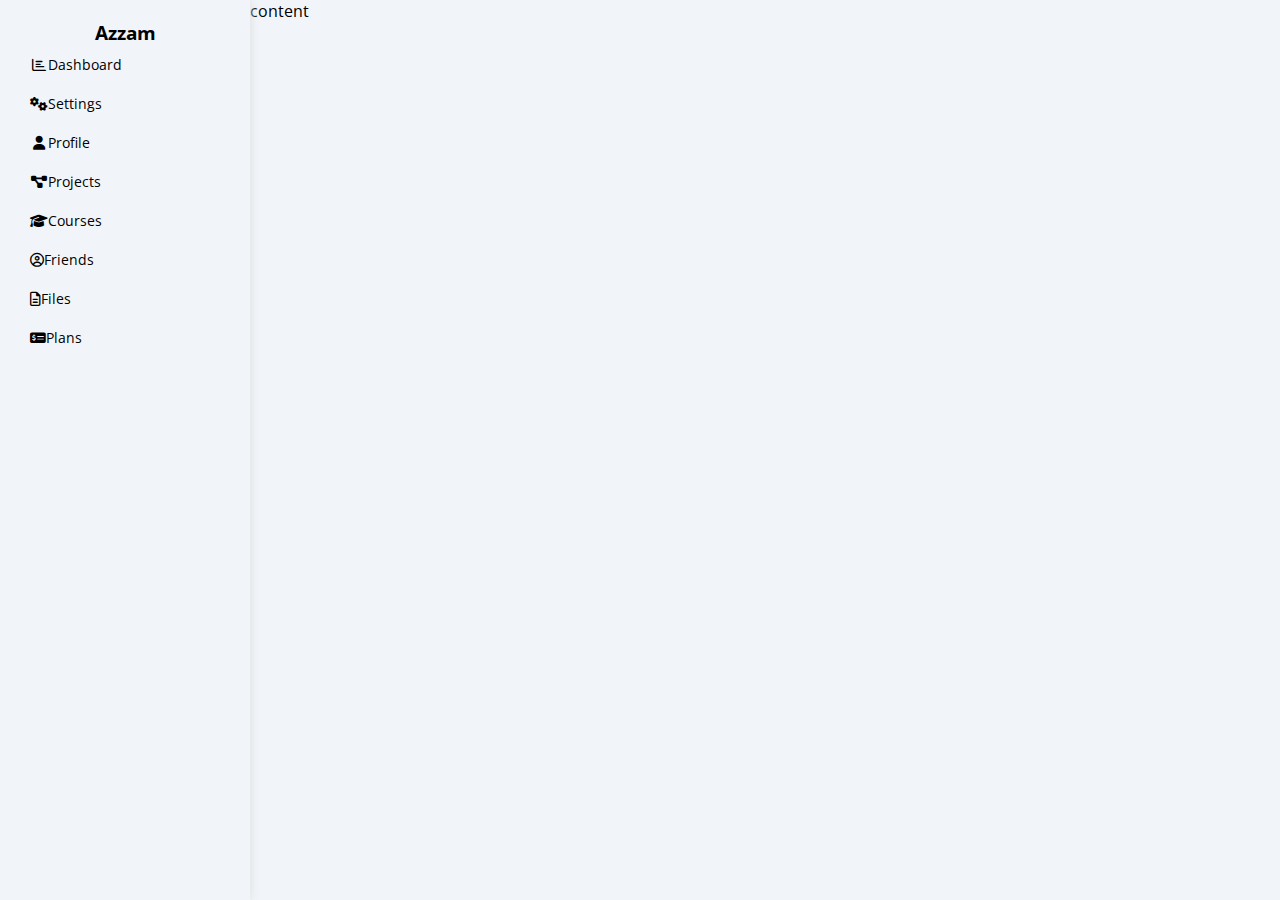
==== index.html @ 39252709 "first commit" ====
<!DOCTYPE html>
<html lang="en">

<head>
    <meta charset="UTF-8">
    <meta name="viewport" content="width=device-width, initial-scale=1.0">
    <title>Dashboard</title>
    <!-- css main -->
    <link rel="stylesheet" href="css/master.css">
    <!-- css framework -->
    <link rel="stylesheet" href="css/framework.css">
    <!-- css font awesome -->
    <link rel="stylesheet" href="css/all.min.css">
    <!-- ! Google Font(open sans) -->
    <link rel="preconnect" href="https://fonts.googleapis.com">
    <link rel="preconnect" href="https://fonts.gstatic.com" crossorigin>
    <link href="https://fonts.googleapis.com/css2?family=Open+Sans:ital,wght@0,300..800;1,300..800&display=swap"
        rel="stylesheet">
</head>

<body>
    <div class="page d-flex">
        <!-- #region Sidebar -->
        <div class="sidebar bg-white p-20 p-relative">
            <h3 class="p-relative txt-c mt-0">Azzam</h3>
            <ul>
                <li>
                    <a class="active d-flex align-center fs-14 c-black rad-6 p-10" href="index.html">
                        <i class="far fa-chart-bar fa-fw"></i>
                        <span>Dashboard</span>
                    </a>
                </li>
                <li>
                    <a class="d-flex align-center fs-14 c-black rad-6 p-10" href="pages/settings.html">
                        <i class="fas fa-cogs fa-fw"></i>
                        <span>Settings</span>
                    </a>
                </li>
                <li>
                    <a class="d-flex align-center fs-14 c-black rad-6 p-10" href="pages/profile.html">
                        <i class="fas fa-user fa-fw"></i>
                        <span>Profile</span>
                    </a>
                </li>
                <li>
                    <a class="d-flex align-center fs-14 c-black rad-6 p-10" href="pages/projects.html">
                        <i class="fas fa-project-diagram fa-fw"></i>
                        <span>Projects</span>
                    </a>
                </li>
                <li>
                    <a class="d-flex align-center fs-14 c-black rad-6 p-10" href="pages/courses.html">
                        <i class="fas fa-graduation-cap"></i>
                        <span>Courses</span>
                    </a>
                </li>
                <li>
                    <a class="d-flex align-center fs-14 c-black rad-6 p-10" href="pages/friends.html">
                        <i class="far fa-user-circle"></i>
                        <span>Friends</span>
                    </a>
                </li>
                <li>
                    <a class="d-flex align-center fs-14 c-black rad-6 p-10" href="pages/files.html">
                        <i class="far fa-file-alt"></i>
                        <span>Files</span>
                    </a>
                </li>
                <li>
                    <a class="d-flex align-center fs-14 c-black rad-6 p-10" href="pages/plans.html">
                        <i class="fas fa-money-check-alt"></i>
                        <span>Plans</span>
                    </a>
                </li>
            </ul>
        </div>
        <!-- #endregion Sidebar -->
        <div class="content">content</div>
    </div>
</body>

</html>
---- css/master.css ----
* {
  box-sizing: border-box;
  margin: 0;
  padding: 0;
}

*:focus {
  outline: none;
}

body {
  font-family: "open sans";
}

ul {
  list-style: none;
  padding: 0;
}

a {
  text-decoration: none;
}

.page {
  background-color: #f1f5f9;
  min-height: 100vh;
}

/* #region Sidebar */
.sidebar {
  width: 250px;
  box-shadow: 0 0 10px #ddd;
}
.sidebar > h3 {
}
.sidebar > h3::before {
  content: "";
}
.sidebar > h3::after {
  content: "";
}
/* #endregion Sidebar */
---- css/framework.css ----
/* #region Box */
.d-flex {
  display: flex;
}

.align-center {
  align-items: center;
}

/* #endregion Box */

/* #region Padding + Margin */
.p-10 {
  padding: 10px;
}

.p-20 {
  padding: 20px;
}

.m-20 {
  margin: 20px;
}

.mt-0 {
  margin-top: 0;
}

/* #endregion Padding + Margin */

/* #region Color */
.bg-color {
  background-color: white;
}

.c-black {
  color: black;
}

/* #endregion Color */

/* #region Position */
.p-relative {
  position: relative;
}

/* #endregion Position */

/* #region Font */
.txt-c {
  text-align: center;
}

.fs-14 {
  font-size: 14px;
}

/* #endregion Font */

/* #region Border */
.rad-6 {
  border-radius: 6px;
}

/* #endregion Border */
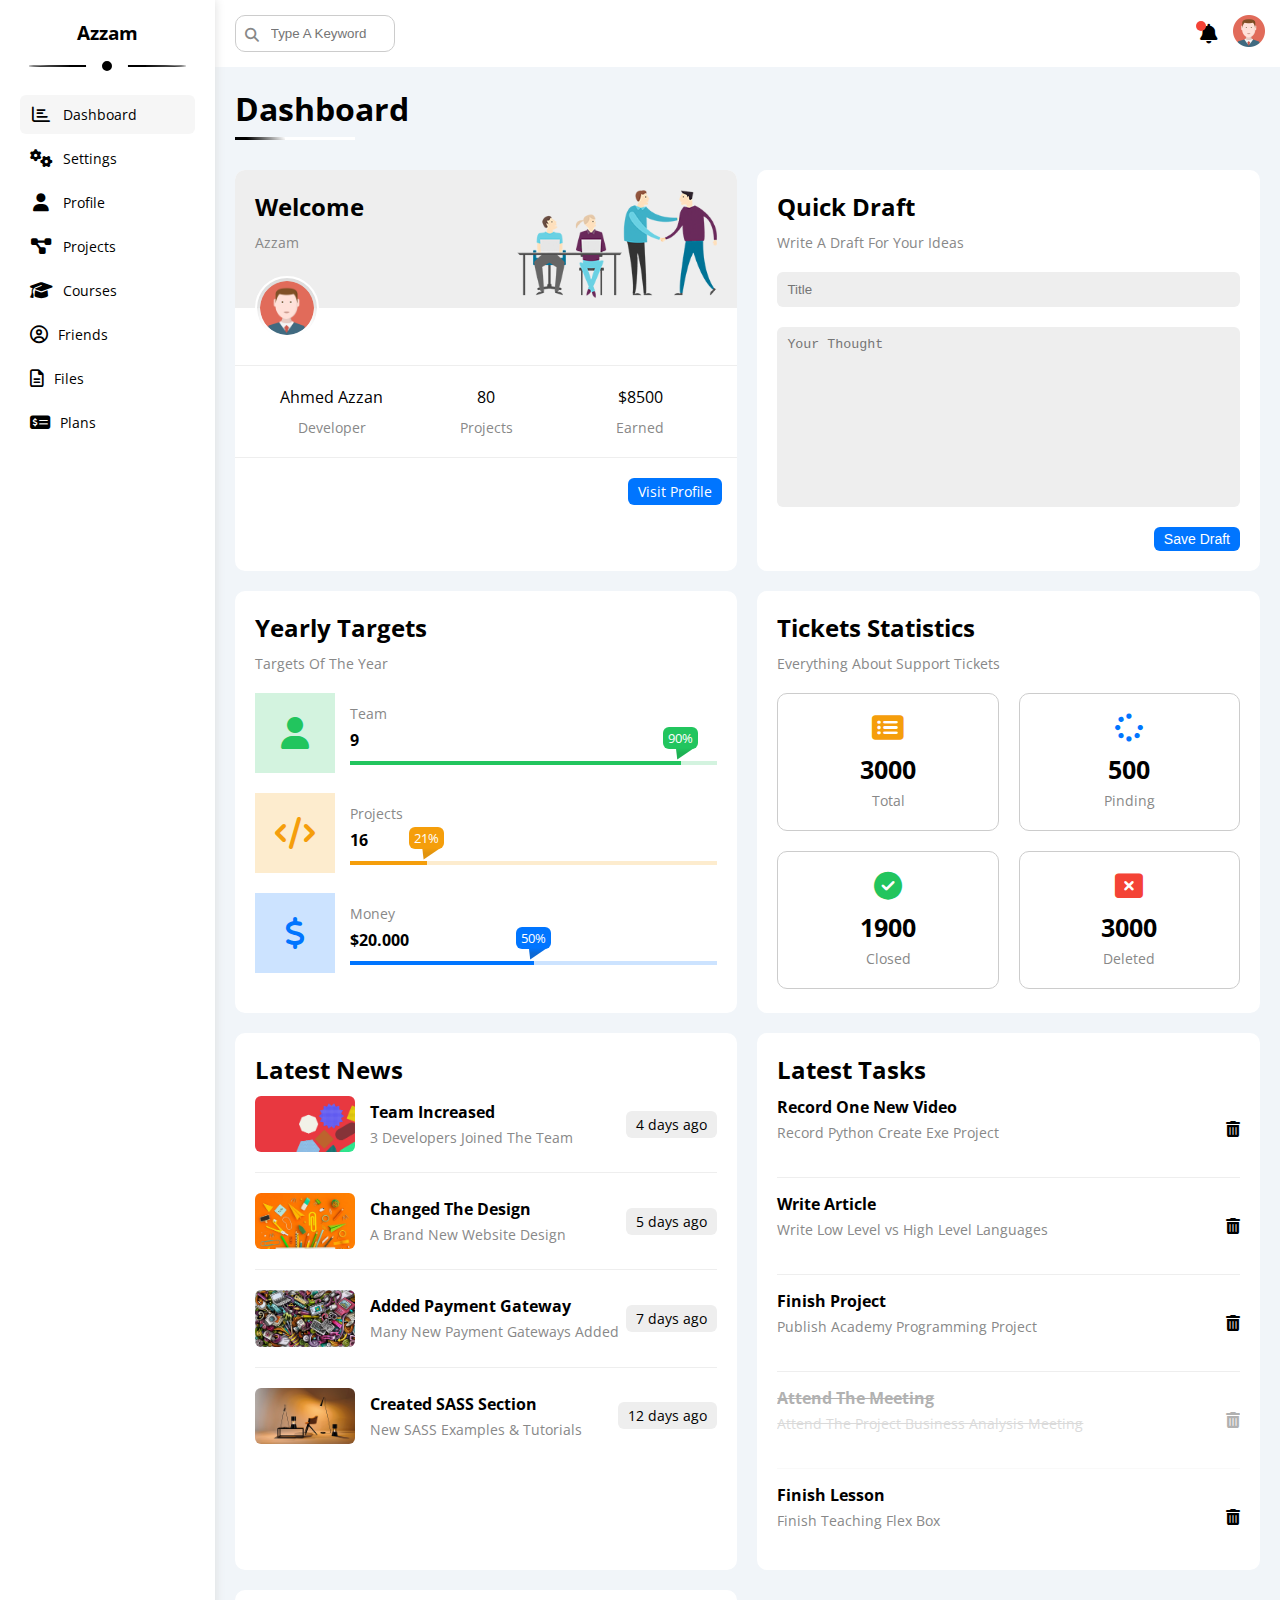
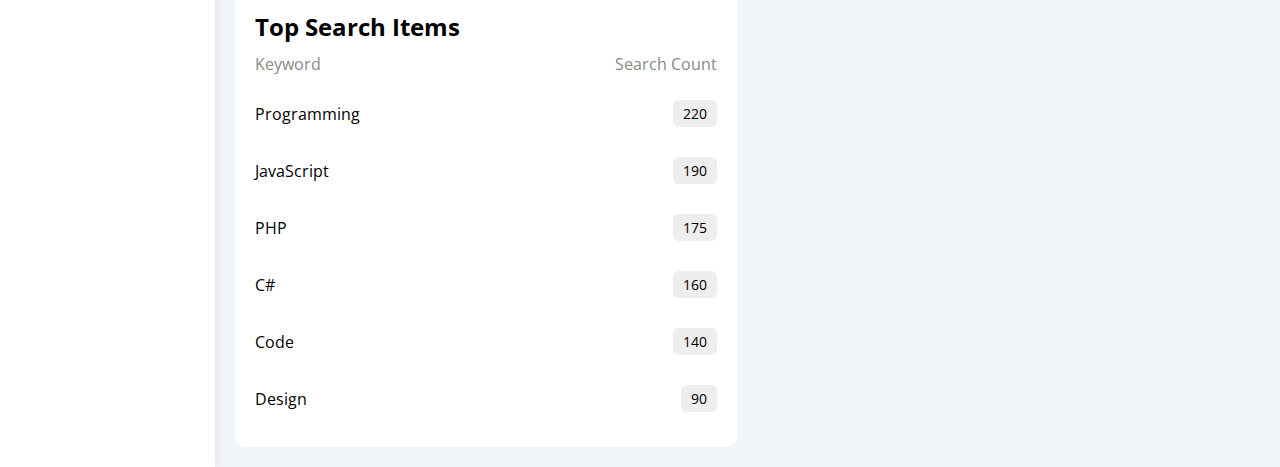
==== commit 33806229: "add Sections" ====
--- a/index.html
+++ b/index.html
@@ -4,11 +4,11 @@
 <head>
     <meta charset="UTF-8">
     <meta name="viewport" content="width=device-width, initial-scale=1.0">
-    <title>Dashboard</title>
+    <title>My Dashboard</title>
+    <!-- css framework -->
+    <link rel="stylesheet" href="css/framework.css">
     <!-- css main -->
     <link rel="stylesheet" href="css/master.css">
-    <!-- css framework -->
-    <link rel="stylesheet" href="css/framework.css">
     <!-- css font awesome -->
     <link rel="stylesheet" href="css/all.min.css">
     <!-- ! Google Font(open sans) -->
@@ -20,6 +20,7 @@
 
 <body>
     <div class="page d-flex">
+
         <!-- #region Sidebar -->
         <div class="sidebar bg-white p-20 p-relative">
             <h3 class="p-relative txt-c mt-0">Azzam</h3>
@@ -27,55 +28,311 @@
                 <li>
                     <a class="active d-flex align-center fs-14 c-black rad-6 p-10" href="index.html">
                         <i class="far fa-chart-bar fa-fw"></i>
-                        <span>Dashboard</span>
+                        <span class="hide-mobile">Dashboard</span>
                     </a>
                 </li>
                 <li>
                     <a class="d-flex align-center fs-14 c-black rad-6 p-10" href="pages/settings.html">
                         <i class="fas fa-cogs fa-fw"></i>
-                        <span>Settings</span>
+                        <span class="hide-mobile">Settings</span>
                     </a>
                 </li>
                 <li>
                     <a class="d-flex align-center fs-14 c-black rad-6 p-10" href="pages/profile.html">
                         <i class="fas fa-user fa-fw"></i>
-                        <span>Profile</span>
+                        <span class="hide-mobile">Profile</span>
                     </a>
                 </li>
                 <li>
                     <a class="d-flex align-center fs-14 c-black rad-6 p-10" href="pages/projects.html">
                         <i class="fas fa-project-diagram fa-fw"></i>
-                        <span>Projects</span>
+                        <span class="hide-mobile">Projects</span>
                     </a>
                 </li>
                 <li>
                     <a class="d-flex align-center fs-14 c-black rad-6 p-10" href="pages/courses.html">
                         <i class="fas fa-graduation-cap"></i>
-                        <span>Courses</span>
+                        <span class="hide-mobile">Courses</span>
                     </a>
                 </li>
                 <li>
                     <a class="d-flex align-center fs-14 c-black rad-6 p-10" href="pages/friends.html">
                         <i class="far fa-user-circle"></i>
-                        <span>Friends</span>
+                        <span class="hide-mobile">Friends</span>
                     </a>
                 </li>
                 <li>
                     <a class="d-flex align-center fs-14 c-black rad-6 p-10" href="pages/files.html">
                         <i class="far fa-file-alt"></i>
-                        <span>Files</span>
+                        <span class="hide-mobile">Files</span>
                     </a>
                 </li>
                 <li>
                     <a class="d-flex align-center fs-14 c-black rad-6 p-10" href="pages/plans.html">
                         <i class="fas fa-money-check-alt"></i>
-                        <span>Plans</span>
+                        <span class="hide-mobile">Plans</span>
                     </a>
                 </li>
             </ul>
         </div>
         <!-- #endregion Sidebar -->
-        <div class="content">content</div>
+
+        <!-- #region Content -->
+        <div class="content w-full">
+
+            <!-- #region Head -->
+            <div class="head bg-white p-15 between-flex">
+                <div class="search p-relative">
+                    <input class="p-10 rad-10 solid1-ccc" type="search" placeholder="Type A Keyword">
+                </div>
+                <div class="icons d-flex align-center">
+                    <span class="notification p-relative cursor-pointer">
+                        <i class="fas fa-bell fa-lg"></i>
+                    </span>
+                    <a class="cursor-pointer" href="pages/profile.html">
+                        <img src="assets/imgs/avatar.png" alt="avatar">
+                    </a>
+                </div>
+            </div>
+            <!-- #endregion Head -->
+
+            <h1 class="p-relative">Dashboard</h1>
+
+            <!-- #region Wrapper -->
+            <div class="wrapper d-grid gap-20">
+                <!-- #region Welcome widget -->
+                <div class="welcome bg-white rad-10 txt-c-mobile block-mobile">
+                    <div class="intro p-20 d-flex space-between bg-eee">
+                        <div>
+                            <h2 class="mb-10">Welcome</h2>
+                            <p class="fs-14 c-gray mt-5">Azzam</p>
+                        </div>
+                        <img class="hide-mobile" src="assets/imgs/welcome.png" alt="welcome">
+                    </div>
+                    <img class="avatar" src="assets/imgs/avatar.png" alt="avatar">
+                    <div class="body txt-c d-flex p-20 mt-20 mb-20 block-mobile">
+                        <div>Ahmed Azzan<span class="d-block c-gray fs-14 mt-10">Developer</span>
+                        </div>
+                        <div>80<span class="d-block c-gray fs-14 mt-10">Projects</span></div>
+                        <div>$8500<span class="d-block c-gray fs-14 mt-10">Earned</span></div>
+                    </div>
+                    <a href="pages/profile.html" class="visit d-block fs-14 bg-blue c-white w-fit btn-shape">Visit
+                        Profile</a>
+                </div>
+                <!-- #endregion Welcome widget -->
+
+                <!-- #region Quick Draft -->
+                <div class="quick-draft p-20 bg-white rad-10">
+                    <h2 class="mb-10">Quick Draft</h2>
+                    <p class="fs-14 c-gray mb-20">Write A Draft For Your Ideas</p>
+                    <form>
+                        <input class="d-block w-full bg-eee p-10 b-none mb-20 rad-6" type="text" placeholder="Title">
+                        <textarea class="d-block w-full bg-eee p-10 b-none mb-20 rad-6"
+                            placeholder="Your Thought"></textarea>
+                        <input class="save d-block fs-14 bg-blue c-white w-fit b-none btn-shape" type="submit"
+                            value="Save Draft">
+                    </form>
+                </div>
+                <!-- #endregion Quick Draft -->
+
+                <!-- #region Targets -->
+                <div class="targets p-20 bg-white rad-10">
+                    <h2 class="mb-10">Yearly Targets</h2>
+                    <p class="fs-14 c-gray mb-20">Targets Of The Year</p>
+                    <div class="target-row d-flex align-center mb-20 team">
+                        <div class="icon center-flex">
+                            <i class="fa-solid fa-user fa-2x c-green"></i>
+                        </div>
+                        <div class="details">
+                            <span class="fs-14 c-gray">Team</span>
+                            <span class="d-block mt-5 mb-10 fw-bold">9</span>
+                            <div class="progress p-relative">
+                                <span class="bg-green team" style="width: 90%">
+                                    <span class="bg-green c-white rad-6">90%</span>
+                                </span>
+                            </div>
+                        </div>
+                    </div>
+                    <div class="target-row d-flex align-center mb-20 projects">
+                        <div class="icon center-flex">
+                            <i class="fa-solid fa-code fa-2x c-orange"></i>
+                        </div>
+                        <div class="details">
+                            <span class="fs-14 c-gray">Projects</span>
+                            <span class="d-block mt-5 mb-10 fw-bold">16</span>
+                            <div class="progress p-relative">
+                                <span class="bg-orange projects" style="width: 21%">
+                                    <span class="bg-orange c-white rad-6">21%</span>
+                                </span>
+                            </div>
+                        </div>
+                    </div>
+                    <div class="target-row d-flex align-center mb-20 money">
+                        <div class="icon center-flex">
+                            <i class="fa-solid fa-dollar-sign fa-2x c-blue"></i>
+                        </div>
+                        <div class="details">
+                            <span class="fs-14 c-gray">Money</span>
+                            <span class="d-block mt-5 mb-10 fw-bold">$20.000</span>
+                            <div class="progress p-relative">
+                                <span class="bg-blue money" style="width: 50%">
+                                    <span class="bg-blue c-white rad-6">50%</span>
+                                </span>
+                            </div>
+                        </div>
+                    </div>
+                </div>
+                <!-- #endregion Targets -->
+
+                <!-- #region Ticket widget -->
+                <div class="tickets main-boxs">
+                    <h2 class="mb-10">Tickets Statistics</h2>
+                    <p class="main-paragraph">Everything About Support Tickets</p>
+                    <div class="d-flex txt-c gap-20 f-wrap">
+                        <div class="box p-20 solid1-ccc rad-10 fs-14 c-gray">
+                            <i class="fa-solid fa-rectangle-list fa-2x mb-10 c-orange"></i>
+                            <span class="d-block c-black fs-25 fw-bold mb-5">3000</span>
+                            Total
+                        </div>
+                        <div class="box p-20 solid1-ccc rad-10 fs-14 c-gray">
+                            <i class="fa-solid fa-spinner fa-2x mb-10 c-blue"></i>
+                            <span class="d-block c-black fs-25 fw-bold mb-5">500</span>
+                            Pinding
+                        </div>
+                        <div class="box p-20 solid1-ccc rad-10 fs-14 c-gray">
+                            <i class="fa-solid fa-circle-check fa-2x mb-10 c-green"></i>
+                            <span class="d-block c-black fs-25 fw-bold mb-5">1900</span>
+                            Closed
+                        </div>
+                        <div class="box p-20 solid1-ccc rad-10 fs-14 c-gray">
+                            <i class="fa-solid fa-rectangle-xmark fa-2x mb-10 c-red"></i>
+                            <span class="d-block c-black fs-25 fw-bold mb-5">3000</span>
+                            Deleted
+                        </div>
+                    </div>
+                </div>
+                <!-- #endregion Ticket widget -->
+
+                <!-- #region Latest News -->
+                <div class="latest-news main-boxs txt-c-mobile">
+                    <h2 class="mb-10">Latest News</h2>
+                    <div class="lists">
+                        <div class="news-row d-flex align-center">
+                            <img class="img-w-100 rad-6" src="assets/imgs/news-01.png" alt="news-01">
+                            <div class="info">
+                                <h3 class="mb-5 fs-16">Team Increased</h3>
+                                <p class="c-gray fs-14">3 Developers Joined The Team</p>
+                            </div>
+                            <span class="lable btn-shape bg-eee fs-14">4 days ago</span>
+                        </div>
+                        <div class="news-row d-flex align-center">
+                            <img class="img-w-100 rad-6" src="assets/imgs/news-02.png" alt="news-02">
+                            <div class="info">
+                                <h3 class="mb-5 fs-16">Changed The Design</h3>
+                                <p class="c-gray fs-14">A Brand New Website Design</p>
+                            </div>
+                            <span class="lable btn-shape bg-eee fs-14">5 days ago</span>
+                        </div>
+                        <div class="news-row d-flex align-center">
+                            <img class="img-w-100 rad-6" src="assets/imgs/news-03.png" alt="news-03">
+                            <div class="info">
+                                <h3 class="mb-5 fs-16">Added Payment Gateway</h3>
+                                <p class="c-gray fs-14">Many New Payment Gateways Added</p>
+                            </div>
+                            <span class="lable btn-shape bg-eee fs-14">7 days ago</span>
+                        </div>
+                        <div class="news-row d-flex align-center">
+                            <img class="img-w-100 rad-6" src="assets/imgs/news-04.png" alt="news-04">
+                            <div class="info">
+                                <h3 class="mb-5 fs-16">Created SASS Section</h3>
+                                <p class="c-gray fs-14">New SASS Examples & Tutorials</p>
+                            </div>
+                            <span class="lable btn-shape bg-eee fs-14">12 days ago</span>
+                        </div>
+                    </div>
+                </div>
+                <!-- #endregion Latest News -->
+
+                <!-- #region Tasks -->
+                <div class="tasks main-boxs">
+                    <h2 class="mb-10">Latest Tasks</h2>
+                    <div class="task-row between-flex">
+                        <div class="info">
+                            <h3 class="mb-5 fs-16">Record One New Video</h3>
+                            <p class="main-paragraph">Record Python Create Exe Project</p>
+                        </div>
+                        <i class="fa-solid fa-trash-can delete"></i>
+                    </div>
+                    <div class="task-row between-flex">
+                        <div class="info">
+                            <h3 class="mb-5 fs-16">Write Article</h3>
+                            <p class="main-paragraph">Write Low Level vs High Level Languages</p>
+                        </div>
+                        <i class="fa-solid fa-trash-can delete"></i>
+                    </div>
+                    <div class="task-row between-flex">
+                        <div class="info">
+                            <h3 class="mb-5 fs-16">Finish Project</h3>
+                            <p class="main-paragraph">Publish Academy Programming Project</p>
+                        </div>
+                        <i class="fa-solid fa-trash-can delete"></i>
+                    </div>
+                    <div class="task-row between-flex done">
+                        <div class="info">
+                            <h3 class="mb-5 fs-16">Attend The Meeting</h3>
+                            <p class="main-paragraph">Attend The Project Business Analysis Meeting</p>
+                        </div>
+                        <i class="fa-solid fa-trash-can delete"></i>
+                    </div>
+                    <div class="task-row between-flex">
+                        <div class="info">
+                            <h3 class="mb-5 fs-16">Finish Lesson</h3>
+                            <p class="main-paragraph">Finish Teaching Flex Box</p>
+                        </div>
+                        <i class="fa-solid fa-trash-can delete"></i>
+                    </div>
+                </div>
+                <!-- #endregion Tasks -->
+
+                <!-- #region Top Search -->
+                <div class="search-items main-boxs">
+                    <h2 class="mb-10">Top Search Items</h2>
+                    <div class="items-head between-flex c-gray mb-10">
+                        <span>Keyword</span>
+                        <span>Search Count</span>
+                    </div>
+                    <div class="items between-flex pt-15 pb-15">
+                        <span>Programming</span>
+                        <span class="bg-eee fs-14 btn-shape">220</span>
+                    </div>
+                    <div class="items between-flex pt-15 pb-15">
+                        <span>JavaScript</span>
+                        <span class="bg-eee fs-14 btn-shape">190</span>
+                    </div>
+                    <div class="items between-flex pt-15 pb-15">
+                        <span>PHP</span>
+                        <span class="bg-eee fs-14 btn-shape">175</span>
+                    </div>
+                    <div class="items between-flex pt-15 pb-15">
+                        <span>C#</span>
+                        <span class="bg-eee fs-14 btn-shape">160</span>
+                    </div>
+                    <div class="items between-flex pt-15 pb-15">
+                        <span>Code</span>
+                        <span class="bg-eee fs-14 btn-shape">140</span>
+                    </div>
+                    <div class="items between-flex pt-15 pb-15">
+                        <span>Design</span>
+                        <span class="bg-eee fs-14 btn-shape">90</span>
+                    </div>
+                </div>
+                <!-- #endregion Top Search -->
+
+            </div>
+            <!-- #endregion Wrapper -->
+
+        </div>
+        <!-- #endregion Content -->
     </div>
 </body>
 
--- a/css/framework.css
+++ b/css/framework.css
@@ -1,23 +1,123 @@
+:root {
+  --blue-color: #0075ff;
+  --blue-alt-color: #0d69d5;
+  --orange-color: #f59e0b;
+  --orange-alt-color: #e2940d;
+  --green-color: #22c55e;
+  --green-alt-color: #1db153;
+  --red-color: #f44336;
+  --red-alt-color: #e74034;
+  --gray-color: #888;
+  --transition: 0.5s;
+}
+
 /* #region Box */
+.d-block {
+  display: block;
+}
+
 .d-flex {
   display: flex;
 }
 
+.f-wrap {
+  flex-wrap: wrap;
+}
+
 .align-center {
   align-items: center;
 }
 
+.space-between {
+  justify-content: space-between;
+}
+
+.d-grid {
+  display: grid;
+}
+
+.gap-20 {
+  gap: 20px;
+}
+
+.flow-hidden {
+  overflow: hidden;
+}
+
+@media (max-width: 767px) {
+  .block-mobile {
+    display: block;
+  }
+}
+
+@media (max-width: 767px) {
+  .hide-mobile {
+    display: none;
+  }
+}
+
 /* #endregion Box */
 
-/* #region Padding + Margin */
+/* #region Spaces */
+.w-fit {
+  width: fit-content;
+}
+
+.w-full {
+  width: 100%;
+}
+
+.img-w-50 {
+  width: 50px;
+}
+
+.img-w-100 {
+  width: 100px;
+}
+
+/* #endregion Spaces */
+
+/* #region Padding*/
 .p-10 {
   padding: 10px;
 }
 
+.p-15 {
+  padding: 15px;
+}
+
 .p-20 {
   padding: 20px;
 }
 
+.pt-15 {
+  padding-top: 15px;
+}
+
+.pb-15 {
+  padding-bottom: 15px;
+}
+
+/* #endregion Padding*/
+/* #region Border */
+.b-none {
+  border: none;
+}
+
+.solid1-ccc {
+  border: 1px solid #ccc;
+}
+
+.rad-6 {
+  border-radius: 6px;
+}
+
+.rad-10 {
+  border-radius: 10px;
+}
+
+/* #endregion Border */
+/* #region Margin */
 .m-20 {
   margin: 20px;
 }
@@ -26,15 +126,83 @@
   margin-top: 0;
 }
 
-/* #endregion Padding + Margin */
+.mt-5 {
+  margin-top: 5px;
+}
+
+.mt-10 {
+  margin-top: 10px;
+}
+
+.mt-20 {
+  margin-top: 20px;
+}
+
+.mb-5 {
+  margin-bottom: 5px;
+}
+
+.mb-10 {
+  margin-bottom: 10px;
+}
+
+.mb-20 {
+  margin-bottom: 20px;
+}
+
+/* #endregion Margin */
 
 /* #region Color */
-.bg-color {
+.bg-white {
   background-color: white;
+}
+
+.bg-ccc {
+  background-color: #ccc;
+}
+
+.bg-eee {
+  background-color: #eee;
+}
+
+.bg-blue {
+  background-color: var(--blue-color);
+}
+
+.bg-green {
+  background-color: var(--green-color);
+}
+
+.bg-orange {
+  background-color: var(--orange-color);
 }
 
 .c-black {
   color: black;
+}
+
+.c-white {
+  color: white;
+}
+
+.c-gray {
+  color: var(--gray-color);
+}
+
+.c-blue {
+  color: var(--blue-color);
+}
+
+.c-green {
+  color: var(--green-color);
+}
+
+.c-orange {
+  color: var(--orange-color);
+}
+
+.c-red {
+  color: var(--red-color);
 }
 
 /* #endregion Color */
@@ -51,15 +219,55 @@
   text-align: center;
 }
 
+@media (max-width: 767px) {
+  .txt-c-mobile {
+    text-align: center;
+  }
+}
+
 .fs-14 {
   font-size: 14px;
 }
 
+.fs-16 {
+  font-size: 16px;
+}
+
+.fs-18 {
+  font-size: 18px;
+}
+
+.fs-25 {
+  font-size: 25px;
+}
+
+.fw-bold {
+  font-weight: bold;
+}
+
 /* #endregion Font */
 
-/* #region Border */
-.rad-6 {
-  border-radius: 6px;
-}
-
-/* #endregion Border */
+.cursor-pointer {
+  cursor: pointer;
+}
+
+/* #region Components */
+.center-flex {
+  display: flex;
+  align-items: center;
+  justify-content: center;
+}
+
+.between-flex {
+  display: flex;
+  align-items: center;
+  justify-content: space-between;
+}
+
+.around-flex {
+  display: flex;
+  align-items: center;
+  justify-content: space-around;
+}
+
+/* #endregion Components */--- a/css/master.css
+++ b/css/master.css
@@ -1,3 +1,24 @@
+/* #region Module */
+@import url('basic.module.css');
+/* #endregion Module */
+
+/* #region Variables */
+:root {
+  --blue-color: #0075ff;
+  --blue-alt-color: #0d69d5;
+  --orange-color: #f59e0b;
+  --orange-alt-color: #e2940d;
+  --green-color: #22c55e;
+  --green-alt-color: #1db153;
+  --red-color: #f44336;
+  --red-alt-color: #e74034;
+  --gray-color: #888;
+  --transition: 0.5s;
+}
+
+/* #endregion Variables */
+
+/* #region Global Rules */
 * {
   box-sizing: border-box;
   margin: 0;
@@ -21,22 +42,422 @@
   text-decoration: none;
 }
 
+::-webkit-scrollbar {
+  width: 10px;
+}
+
+::-webkit-scrollbar-track {
+  background-color: white;
+}
+
+::-webkit-scrollbar-thumb {
+  background: linear-gradient(77deg, black, transparent, black);
+}
+
+::-webkit-scrollbar-thumb:hover {
+  background-color: var(--blue-alt-color);
+}
+
 .page {
   background-color: #f1f5f9;
   min-height: 100vh;
 }
 
+/* #endregion Global Rules */
+
 /* #region Sidebar */
 .sidebar {
+  background-color: white;
   width: 250px;
   box-shadow: 0 0 10px #ddd;
 }
-.sidebar > h3 {
-}
-.sidebar > h3::before {
+
+.sidebar>h3 {
+  margin-bottom: 50px;
+}
+
+@media (min-width: 768px) {
+
+  .sidebar>h3::before,
+  .sidebar>h3::after {
+    content: "";
+    position: absolute;
+    background-color: black;
+    left: 50%;
+    transform: translateX(-50%);
+  }
+
+  .sidebar>h3::before {
+    width: 90%;
+    height: 2px;
+    top: 45px;
+    border-radius: 45%;
+  }
+
+  .sidebar>h3::after {
+    width: 10px;
+    height: 10px;
+    top: 25px;
+    border-radius: 50%;
+    border: 16px solid white;
+  }
+}
+
+.sidebar ul li a {
+  margin-bottom: 5px;
+  transition: 0.3s;
+}
+
+.sidebar ul li a:hover,
+.sidebar ul li a.active {
+  background-color: #f6f6f6;
+}
+
+.sidebar ul li i {
+  font-size: 18px;
+}
+
+.sidebar ul li span {
+  font-size: 14px;
+  margin-left: 10px;
+}
+
+@media (max-width: 767px) {
+  .sidebar {
+    width: 62px;
+    padding: 10px;
+  }
+
+  .sidebar>h3 {
+    font-size: 13px;
+    margin-bottom: 25px;
+  }
+
+  .sidebar ul li a {
+    justify-content: center;
+  }
+}
+
+/* #endregion Sidebar */
+
+/* #region Content */
+.content {
+  overflow: hidden;
+}
+
+/* #region Head */
+.content .search::before {
+  font-family: "Font Awesome 6 Free", var(--fa-style-family-classic);
+  font-weight: 900;
+  content: "\f002";
+  position: absolute;
+  top: 50%;
+  transform: translateY(-50%);
+  left: 15px;
+  font-size: 14px;
+  color: var(--gray-color);
+}
+
+.head .search input[type="search"] {
+  padding-left: 35px;
+  margin-left: 5px;
+  width: 160px;
+  caret-color: var(--gray-color);
+  transition: var(--transition);
+}
+
+.head .search input[type="search"]:focus {
+  border-color: #ddd;
+  width: 200px;
+}
+
+.head .search input[type="search"]::placeholder {
+  transition: var(--transition);
+}
+
+.head .search input[type="search"]:focus::placeholder {
+  opacity: 0;
+}
+
+.head .icons .notification::before {
   content: "";
-}
-.sidebar > h3::after {
+  position: absolute;
+  background-color: var(--red-color);
+  width: 10px;
+  height: 10px;
+  border-radius: 50%;
+  top: -2px;
+  left: -4px;
+}
+
+.head .icons img {
+  width: 32px;
+  height: 32px;
+  margin-left: 15px;
+}
+
+/* #endregion Head */
+
+.content h1 {
+  margin: 20px 20px 40px;
+}
+
+.content h1::before,
+.content h1::after {
   content: "";
-}
-/* #endregion Sidebar */
+  position: absolute;
+  height: 3px;
+  bottom: -10px;
+  left: 0;
+}
+
+.content h1::before {
+  width: 120px;
+  background-color: white;
+}
+
+.content h1::after {
+  width: 50px;
+  background: linear-gradient(50deg, black 25%, transparent);
+}
+
+/* #region Wrapper */
+.wrapper {
+  grid-template-columns: repeat(auto-fill, minmax(450px, 1fr));
+  margin-left: 20px;
+  margin-right: 20px;
+  margin-bottom: 20px;
+}
+
+@media (max-width: 767px) {
+  .wrapper {
+    grid-template-columns: minmax(200px, 1fr);
+    margin-left: 10px;
+    margin-right: 10px;
+  }
+}
+
+/* #region Welcome widget */
+.welcome {
+  overflow: hidden;
+}
+
+.welcome .intro img {
+  width: 200px;
+  margin-bottom: -10px;
+}
+
+.welcome img.avatar {
+  width: 64px;
+  height: 64px;
+  border: 2px solid white;
+  border-radius: 50%;
+  padding: 3px;
+  box-shadow: inset 0px 10px 10px 0px #ddd;
+  margin-top: -32px;
+  margin-left: 20px;
+}
+
+.welcome .body {
+  border-top: 1px solid #eee;
+  border-bottom: 1px solid #eee;
+}
+
+.welcome .body>div {
+  flex: 1;
+}
+
+.welcome a.visit {
+  margin: 0 15px 15px auto;
+  transition: var(--transition);
+}
+
+.welcome a.visit:hover {
+  background-color: var(--blue-alt-color);
+}
+
+@media (max-width: 767px) {
+  .welcome .intro {
+    padding-bottom: 30px;
+  }
+
+  .welcome img.avatar {
+    width: 48px;
+    height: 48px;
+    margin-top: -24px;
+    margin-left: 10px;
+  }
+
+  .welcome .body>div:not(last-child) {
+    margin-bottom: 20px;
+  }
+}
+
+/* #endregion Welcome widget */
+
+/* #region Quick Draft */
+.quick-draft textarea {
+  resize: none;
+  height: 180px;
+}
+
+.quick-draft input[type="submit"].save {
+  margin-left: auto;
+  transition: var(--transition);
+}
+
+.quick-draft input[type="submit"].save:hover {
+  background-color: var(--blue-alt-color);
+}
+
+/* #endregion Quick Draft */
+
+/* #region Targets */
+.targets .target-row .icon {
+  width: 80px;
+  height: 80px;
+  margin-right: 15px;
+}
+
+.targets .target-row .details {
+  flex: 1;
+}
+
+.targets .target-row .details .progress {
+  height: 4px;
+}
+
+.targets .details .progress>span {
+  position: absolute;
+  top: 0;
+  left: 0;
+  height: 100%;
+}
+
+.targets .details .progress>span span {
+  position: absolute;
+  bottom: 16px;
+  left: calc(100% - (35px / 2));
+  padding: 2px 5px;
+  font-size: 13px;
+}
+
+.targets .details .progress>span span::after {
+  content: "";
+  position: absolute;
+  width: 20px;
+  height: 20px;
+
+  clip-path: polygon(0% 0%, 95% 0, 7% 60%);
+  top: 21px;
+  left: 65%;
+  transform: translateX(-50%);
+}
+
+.targets .details .progress>span.money span::after {
+  background: linear-gradient(180deg,
+      var(--blue-color),
+      var(--blue-alt-color) 25%);
+}
+
+.targets .details .progress>span.projects span::after {
+  background: linear-gradient(180deg,
+      var(--orange-color),
+      var(--orange-alt-color) 25%);
+}
+
+.targets .details .progress>span.team span::after {
+  background: linear-gradient(180deg,
+      var(--green-color),
+      var(--green-alt-color) 25%);
+}
+
+.money .icon,
+.money .progress {
+  background-color: rgb(0 117 255 / 20%);
+}
+
+.projects .icon,
+.projects .progress {
+  background-color: rgb(245 158 11 / 20%);
+}
+
+.team .icon,
+.team .progress {
+  background-color: rgb(34 197 94 / 20%);
+}
+
+/* #endregion Targets */
+
+/* #region Tickets */
+.tickets .box {
+  width: calc(50% - 10px);
+}
+
+@media(max-width:767px) {
+  .tickets .box {
+    width: 100%;
+  }
+}
+
+/* #endregion Tickets */
+
+/* #region Latest News */
+.latest-news .news-row:not(:last-of-type) {
+  padding-bottom: 20px;
+  margin-bottom: 20px;
+  border-bottom: 1px solid #eee;
+}
+
+@media(max-width:767px) {
+  .latest-news .news-row {
+    flex-direction: column;
+    gap: 20px;
+  }
+}
+
+.latest-news .news-row img {
+  margin-right: 15px;
+}
+
+.latest-news .news-row .info {
+  flex-grow: 1;
+}
+
+/* #endregion Latest News */
+
+/* #region Tasks */
+.tasks .task-row:not(:last-of-type) {
+  margin-bottom: 15px;
+  padding-bottom: 15px;
+  border-bottom: 1px solid #eee;
+}
+
+.tasks .info {
+  flex-grow: 1;
+}
+
+.tasks .done {
+  opacity: 0.3;
+}
+
+.tasks .done h3,
+.tasks .done p {
+  text-decoration: line-through;
+}
+
+.tasks .delete {
+  cursor: pointer;
+  transition: var(--transition);
+}
+
+.tasks .delete:hover {
+  color: var(--red-color);
+}
+
+/* #endregion Tasks */
+
+
+
+/* #endregion Wrapper */
+/* #endregion Content */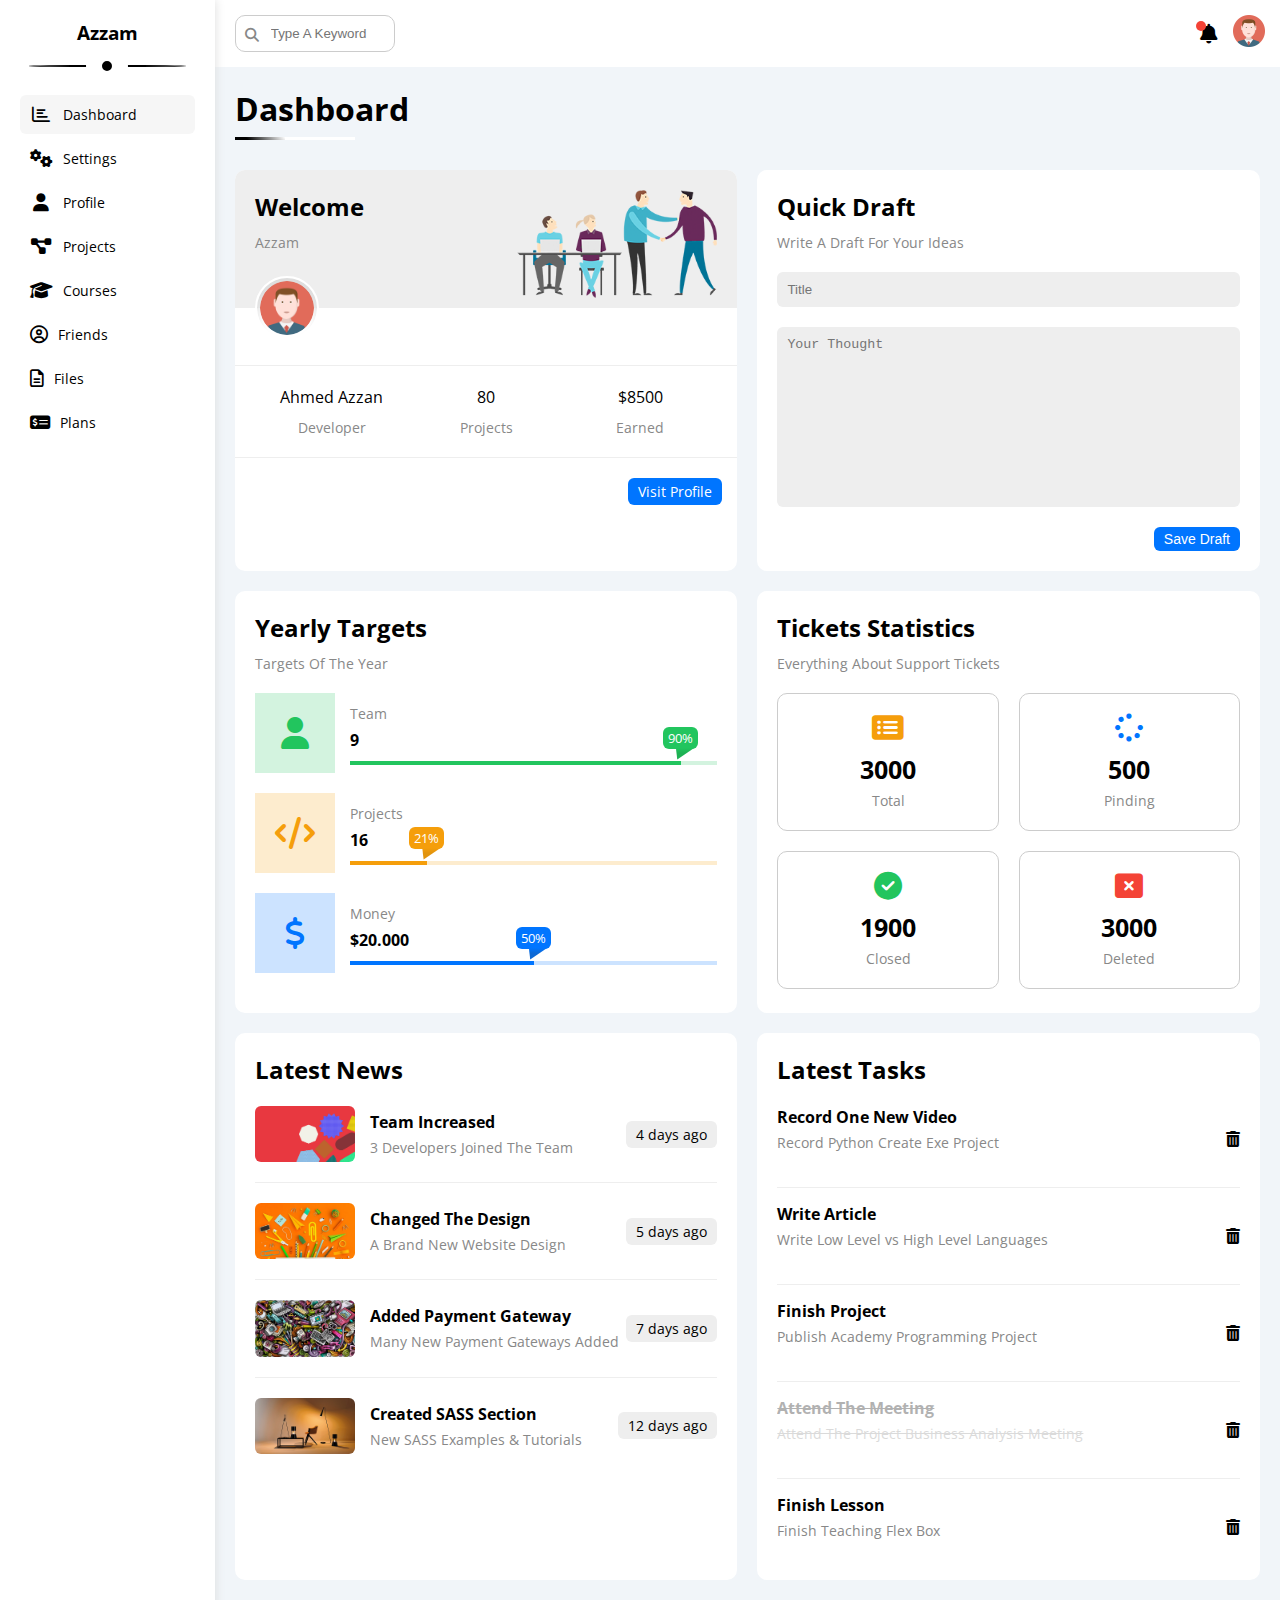
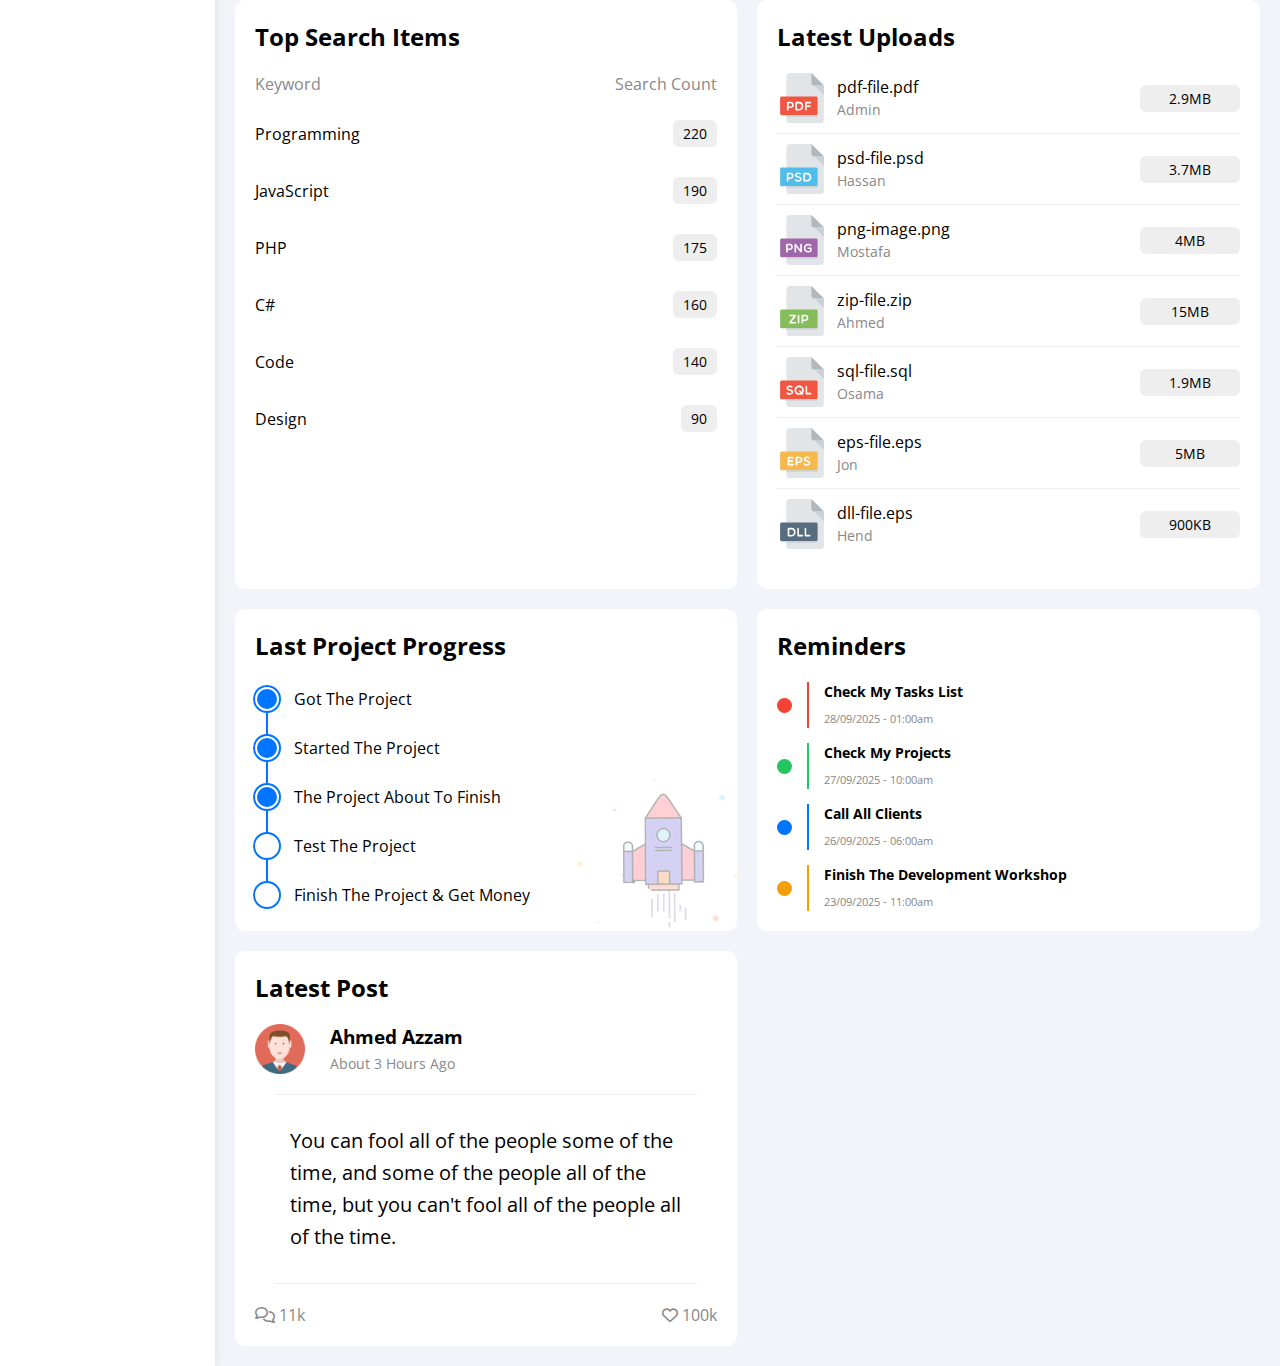
==== commit 0d2e9a20: "add some sections" ====
--- a/index.html
+++ b/index.html
@@ -215,7 +215,7 @@
 
                 <!-- #region Latest News -->
                 <div class="latest-news main-boxs txt-c-mobile">
-                    <h2 class="mb-10">Latest News</h2>
+                    <h2 class="mb-20">Latest News</h2>
                     <div class="lists">
                         <div class="news-row d-flex align-center">
                             <img class="img-w-100 rad-6" src="assets/imgs/news-01.png" alt="news-01">
@@ -255,7 +255,7 @@
 
                 <!-- #region Tasks -->
                 <div class="tasks main-boxs">
-                    <h2 class="mb-10">Latest Tasks</h2>
+                    <h2 class="mb-20">Latest Tasks</h2>
                     <div class="task-row between-flex">
                         <div class="info">
                             <h3 class="mb-5 fs-16">Record One New Video</h3>
@@ -296,7 +296,7 @@
 
                 <!-- #region Top Search -->
                 <div class="search-items main-boxs">
-                    <h2 class="mb-10">Top Search Items</h2>
+                    <h2 class="mb-20">Top Search Items</h2>
                     <div class="items-head between-flex c-gray mb-10">
                         <span>Keyword</span>
                         <span>Search Count</span>
@@ -328,6 +328,161 @@
                 </div>
                 <!-- #endregion Top Search -->
 
+                <!-- #region Latest Uploads -->
+                <div class="latest-uploads main-boxs">
+                    <h2 class="mb-20">Latest Uploads</h2>
+                    <ul>
+                        <li class="between-flex pb-10 mb-10">
+                            <div class="d-flex align-center">
+                                <img class="img-w-50 mr-10" src="assets/imgs/pdf.svg" alt="file">
+                                <div class="info">
+                                    <span class="d-block">pdf-file.pdf</span>
+                                    <span class="fs-14 c-gray">Admin</span>
+                                </div>
+                            </div>
+                            <span class="size bg-eee fs-14 btn-shape">2.9MB</span>
+                        </li>
+                        <li class="between-flex pb-10 mb-10">
+                            <div class="d-flex align-center">
+                                <img class="img-w-50 mr-10" src="assets/imgs/psd.svg" alt="file">
+                                <div class="info">
+                                    <span class="d-block">psd-file.psd</span>
+                                    <span class="fs-14 c-gray">Hassan</span>
+                                </div>
+                            </div>
+                            <span class="size bg-eee fs-14 btn-shape">3.7MB</span>
+                        </li>
+                        <li class="between-flex pb-10 mb-10">
+                            <div class="d-flex align-center">
+                                <img class="img-w-50 mr-10" src="assets/imgs/png.svg" alt="file">
+                                <div class="info">
+                                    <span class="d-block">png-image.png</span>
+                                    <span class="fs-14 c-gray">Mostafa</span>
+                                </div>
+                            </div>
+                            <span class="size bg-eee fs-14 btn-shape">4MB</span>
+                        </li>
+                        <li class="between-flex pb-10 mb-10">
+                            <div class="d-flex align-center">
+                                <img class="img-w-50 mr-10" src="assets/imgs/zip.svg" alt="file">
+                                <div class="info">
+                                    <span class="d-block">zip-file.zip</span>
+                                    <span class="fs-14 c-gray">Ahmed</span>
+                                </div>
+                            </div>
+                            <span class="size bg-eee fs-14 btn-shape">15MB</span>
+                        </li>
+                        <li class="between-flex pb-10 mb-10">
+                            <div class="d-flex align-center">
+                                <img class="img-w-50 mr-10" src="assets/imgs/sql.svg" alt="file">
+                                <div class="info">
+                                    <span class="d-block">sql-file.sql</span>
+                                    <span class="fs-14 c-gray">Osama</span>
+                                </div>
+                            </div>
+                            <span class="size bg-eee fs-14 btn-shape">1.9MB</span>
+                        </li>
+                        <li class="between-flex pb-10 mb-10">
+                            <div class="d-flex align-center">
+                                <img class="img-w-50 mr-10" src="assets/imgs/eps.svg" alt="file">
+                                <div class="info">
+                                    <span class="d-block">eps-file.eps</span>
+                                    <span class="fs-14 c-gray">Jon</span>
+                                </div>
+                            </div>
+                            <span class="size bg-eee fs-14 btn-shape">5MB</span>
+                        </li>
+                        <li class="between-flex pb-10 mb-10">
+                            <div class="d-flex align-center">
+                                <img class="img-w-50 mr-10" src="assets/imgs/dll.svg" alt="file">
+                                <div class="info">
+                                    <span class="d-block">dll-file.eps</span>
+                                    <span class="fs-14 c-gray">Hend</span>
+                                </div>
+                            </div>
+                            <span class="size bg-eee fs-14 btn-shape">900KB</span>
+                        </li>
+                    </ul>
+                </div>
+                <!-- #endregion Latest Uploads -->
+
+                <!-- #region Last Project -->
+                <div class="last-project main-boxs p-relative">
+                    <h2 class="mb-20">Last Project Progress</h2>
+                    <ul class="p-relative">
+                        <li class="d-flex align-center mt-25 done">Got The Project</li>
+                        <li class="d-flex align-center mt-25 done">Started The Project</li>
+                        <li class="d-flex align-center mt-25 done">The Project About To Finish</li>
+                        <li class="d-flex align-center mt-25 current">Test The Project</li>
+                        <li class="d-flex align-center mt-25">Finish The Project & Get Money</li>
+                    </ul>
+                    <img class="lunch-project img-w-100 hide-mobile" src="assets/imgs/project.png" alt="project">
+                </div>
+                <!-- #endregion Last Project -->
+
+                <!-- #region Reminders -->
+                <div class="reminders main-boxs p-relative">
+                    <h2 class="mb-20">Reminders</h2>
+                    <ul class="p-relative">
+                        <li class="d-flex align-center mt-15">
+                            <span class="key d-block bg-red mr-15 rad-half"></span>
+                            <div class="info pl-15 red">
+                                <p class="mb-5 fs-14 fw-bold">Check My Tasks List</p>
+                                <span class="fs-11 c-gray">28/09/2025 - 01:00am</span>
+                            </div>
+                        </li>
+                        <li class="d-flex align-center mt-15">
+                            <span class="key d-block bg-green mr-15 rad-half"></span>
+                            <div class="info pl-15 green">
+                                <p class="mb-5 fs-14 fw-bold">Check My Projects</p>
+                                <span class="fs-11 c-gray">27/09/2025 - 10:00am</span>
+                            </div>
+                        </li>
+                        <li class="d-flex align-center mt-15">
+                            <span class="key d-block bg-blue mr-15 rad-half"></span>
+                            <div class="info pl-15 blue">
+                                <p class="mb-5 fs-14 fw-bold">Call All Clients</p>
+                                <span class="fs-11 c-gray">26/09/2025 - 06:00am</span>
+                            </div>
+                        </li>
+                        <li class="d-flex align-center mt-15">
+                            <span class="key d-block bg-orange mr-15 rad-half"></span>
+                            <div class="info pl-15 orange">
+                                <p class="mb-5 fs-14 fw-bold">Finish The Development Workshop</p>
+                                <span class="fs-11 c-gray">23/09/2025 - 11:00am</span>
+                            </div>
+                        </li>
+                    </ul>
+                </div>
+                <!-- #endregion Reminders -->
+
+                <!-- #region Latest Post -->
+                <div class="latest-post main-boxs">
+                    <h2 class="mb-20">Latest Post</h2>
+                    <div class="info d-flex">
+                        <img class="img-w-50" src="assets/imgs/avatar.png" alt="avatar">
+                        <div class="about">
+                            <h3 class="mb-5">Ahmed Azzam</h3>
+                            <p class="c-gray fs-14">About 3 Hours Ago</p>
+                        </div>
+                    </div>
+                    <div class="title">
+                        You can fool all of the people some of the time, and some of the people all of
+                        the time, but you can't fool all of the
+                        people all of the time.
+                    </div>
+                    <div class="rate between-flex mt-20">
+                        <div class="comment c-gray fs-16">
+                            <i class="fa-regular fa-comments"></i>
+                            <span>11k</span>
+                        </div>
+                        <div class="like c-gray fs-16">
+                            <i class="fa-regular fa-heart"></i>
+                            <span>100k</span>
+                        </div>
+                    </div>
+                </div>
+                <!-- #endregion Latest Post -->
             </div>
             <!-- #endregion Wrapper -->
 
--- a/css/framework.css
+++ b/css/framework.css
@@ -94,8 +94,16 @@
   padding-top: 15px;
 }
 
+.pb-10 {
+  padding-bottom: 10px;
+}
+
 .pb-15 {
   padding-bottom: 15px;
+}
+
+.pl-15 {
+  padding-left: 15px;
 }
 
 /* #endregion Padding*/
@@ -116,6 +124,10 @@
   border-radius: 10px;
 }
 
+.rad-half {
+  border-radius: 50%;
+}
+
 /* #endregion Border */
 /* #region Margin */
 .m-20 {
@@ -134,8 +146,28 @@
   margin-top: 10px;
 }
 
+.mt-15 {
+  margin-top: 15px;
+}
+
 .mt-20 {
   margin-top: 20px;
+}
+
+.mt-25 {
+  margin-top: 25px;
+}
+
+.mr-5 {
+  margin-right: 5px
+}
+
+.mr-10 {
+  margin-right: 10px
+}
+
+.mr-15 {
+  margin-right: 15px
 }
 
 .mb-5 {
@@ -171,6 +203,10 @@
 
 .bg-green {
   background-color: var(--green-color);
+}
+
+.bg-red {
+  background-color: var(--red-color);
 }
 
 .bg-orange {
@@ -223,6 +259,10 @@
   .txt-c-mobile {
     text-align: center;
   }
+}
+
+.fs-11 {
+  font-size: 11px;
 }
 
 .fs-14 {
--- a/css/master.css
+++ b/css/master.css
@@ -30,7 +30,7 @@
 }
 
 body {
-  font-family: "open sans";
+  font-family: "open sans", sans-serif;
 }
 
 ul {
@@ -437,7 +437,7 @@
   flex-grow: 1;
 }
 
-.tasks .done {
+.tasks .task-row.done .info {
   opacity: 0.3;
 }
 
@@ -457,7 +457,149 @@
 
 /* #endregion Tasks */
 
-
+/* #region Latest Uploads */
+.latest-uploads ul li:not(:last-of-type) {
+  border-bottom: 1px solid #eee;
+}
+
+.latest-uploads ul li span.size {
+  width: 100px;
+  text-align: center
+}
+
+/* #endregion Latest Uploads */
+
+/* #region Last Project */
+.last-project ul::before {
+  content: '';
+  position: absolute;
+  width: 2px;
+  height: 100%;
+  left: 11px;
+  background-color: var(--blue-color);
+}
+
+.last-project ul li::before {
+  content: '';
+  width: 20px;
+  height: 20px;
+  margin-right: 15px;
+  border-radius: 50%;
+  border: 2px solid white;
+  outline: 2px solid var(--blue-color);
+  background-color: white;
+  z-index: 1;
+}
+
+.last-project ul li.done::before {
+  background-color: var(--blue-color);
+}
+
+.last-project ul li.current::before {
+  animation: change-color 0.8s infinite alternate;
+}
+
+.last-project img.lunch-project {
+  position: absolute;
+  right: 0;
+  bottom: 0;
+  width: 160px;
+  opacity: 0.3;
+}
+
+/* #endregion Last Project */
+
+/* #region Reminders */
+.reminders ul li .key {
+  width: 15px;
+  height: 15px;
+}
+
+.reminders ul li>div.red {
+  border-left: 2px solid var(--red-color);
+}
+
+.reminders ul li>div.green {
+  border-left: 2px solid var(--green-color);
+}
+
+.reminders ul li>div.blue {
+  border-left: 2px solid var(--blue-color);
+}
+
+.reminders ul li>div.orange {
+  border-left: 2px solid var(--orange-color);
+}
+
+.reminders .info {
+  flex-grow: 1;
+}
+
+/* #endregion Reminders */
+
+/* #region Latest Post */
+.latest-post .info .about {
+  margin-left: 25px;
+}
+
+.latest-post .title {
+  border-top: 1px solid #eee;
+  border-bottom: 1px solid #eee;
+  padding: 30px 15px;
+  margin: 20px;
+  line-height: 1.6;
+  font-size: 20px;
+}
+
+@media(max-width:767px) {
+  .latest-post .info .about {
+    margin-left: 15px;
+  }
+
+  .latest-post .title {
+    padding: 20px 10px;
+    margin: 15px;
+    line-height: normal;
+    font-size: 16px;
+  }
+}
+
+.latest-post .rate .comment span,
+.latest-post .rate .like span,
+.latest-post .rate .comment i,
+.latest-post .rate .like i {
+  cursor: pointer;
+  transition: var(--transition);
+}
+
+.latest-post .rate .comment:hover span,
+.latest-post .rate .like:hover span {
+  color: black;
+}
+
+.latest-post .rate .comment:hover i {
+  color: var(--blue-color);
+}
+
+.latest-post .rate .like:hover i {
+  color: var(--red-color);
+}
+
+/* #endregion Latest Post */
 
 /* #endregion Wrapper */
-/* #endregion Content */+/* #endregion Content */
+
+/* #region Animations */
+
+@keyframes change-color {
+  from {
+    background-color: white;
+  }
+
+  to {
+    background-color: var(--blue-color);
+  }
+}
+
+/* #endregion Animations */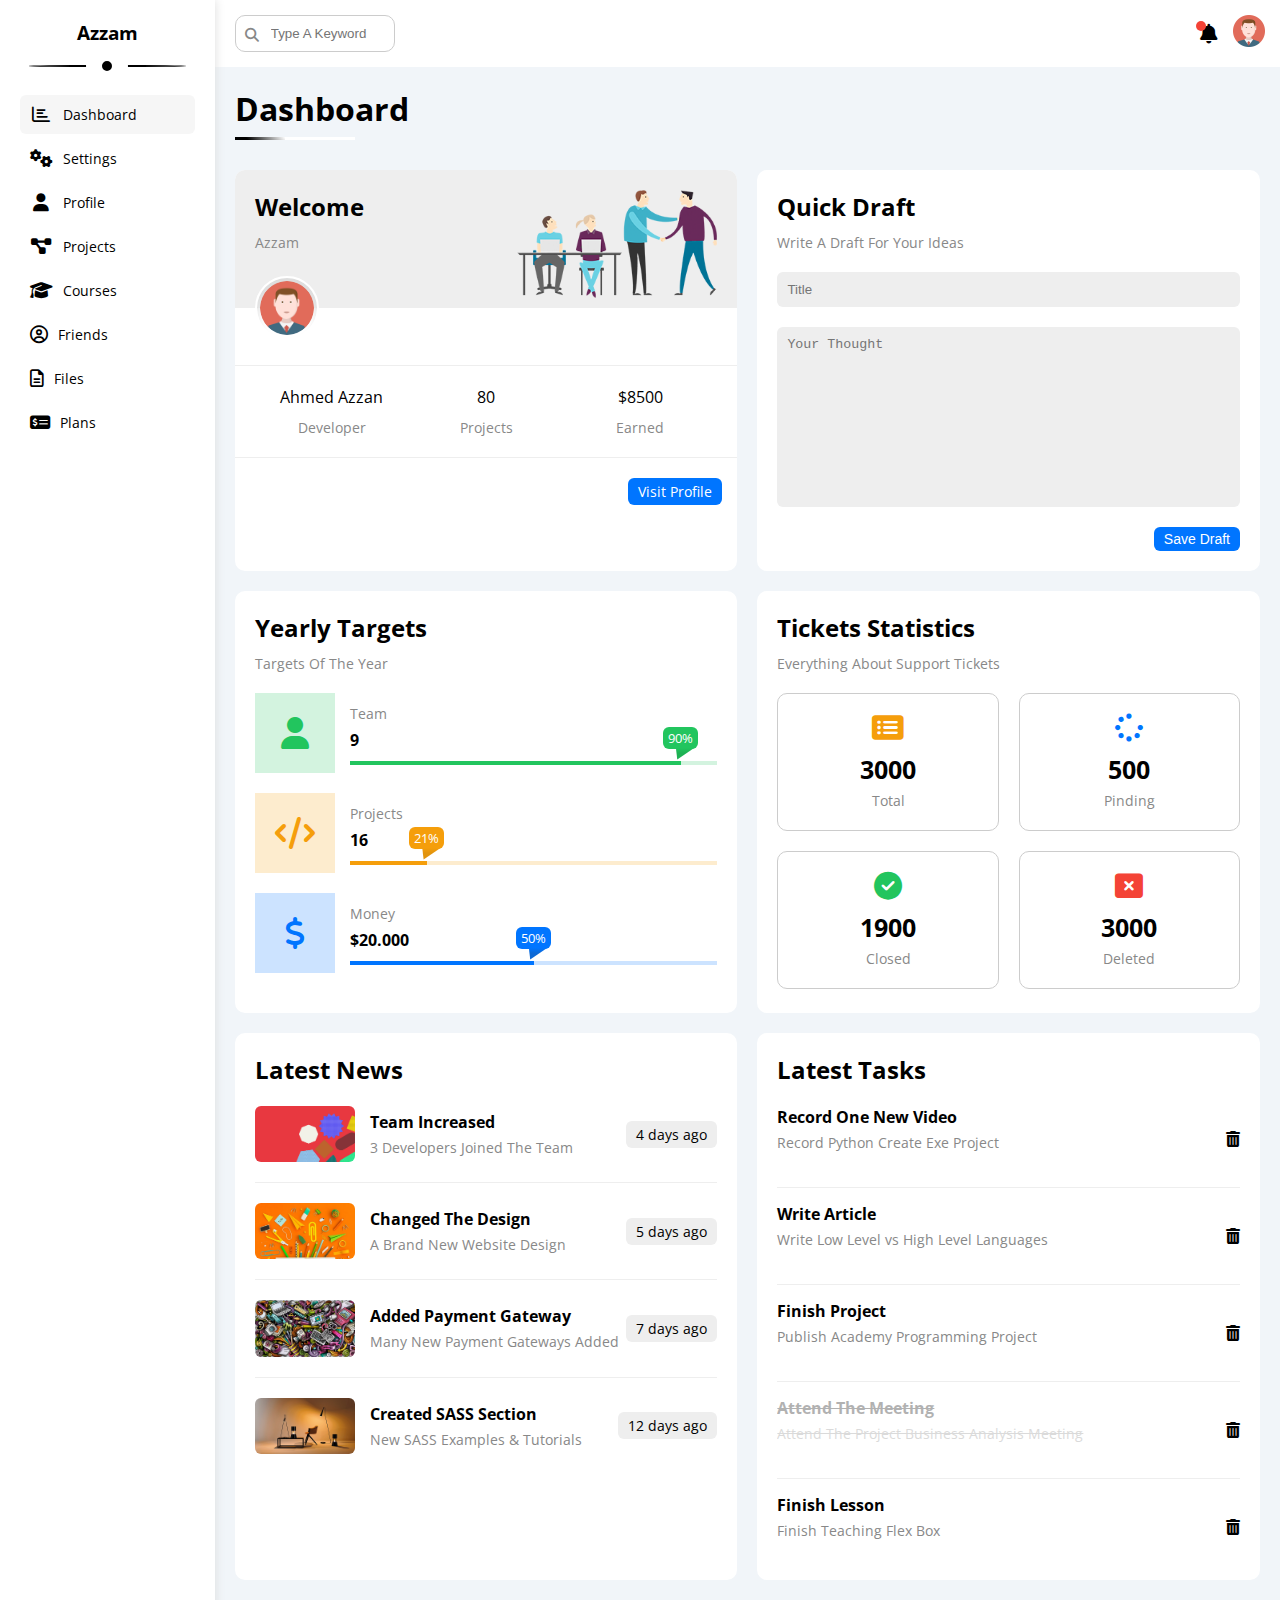
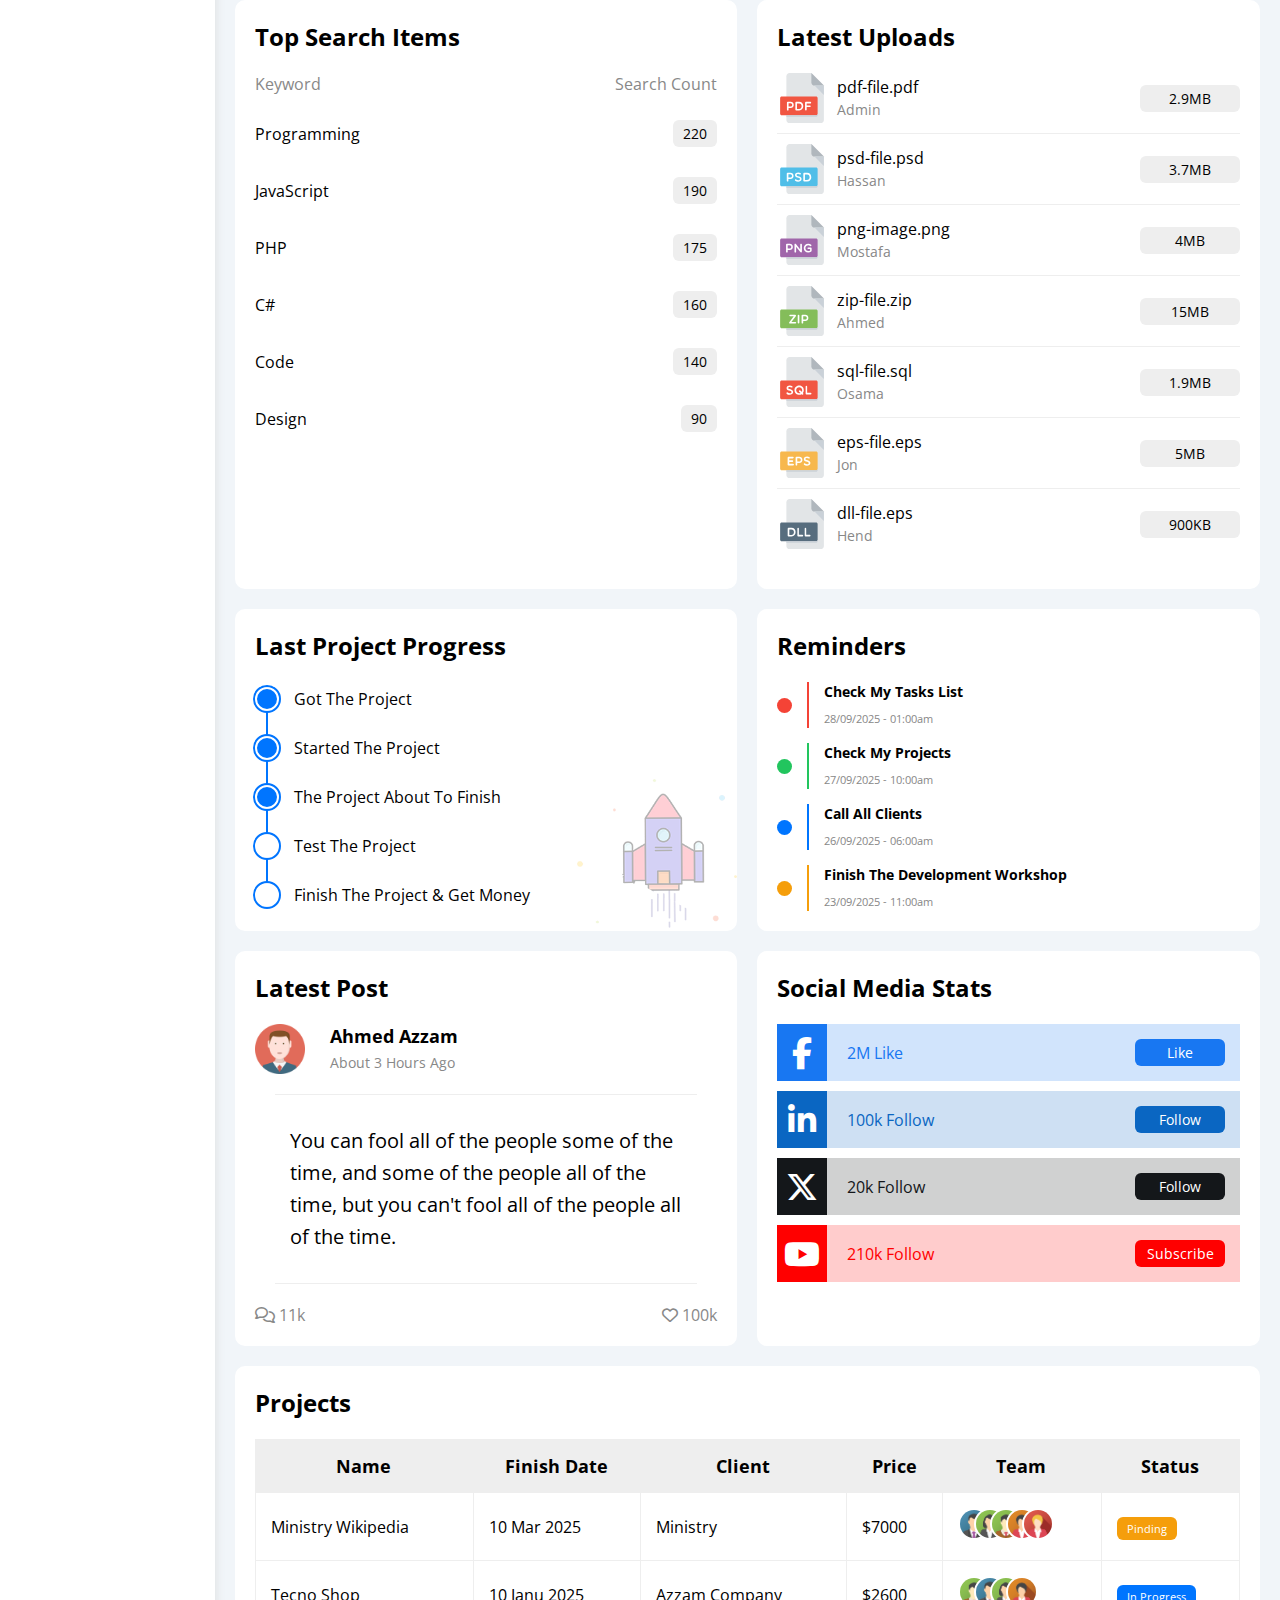
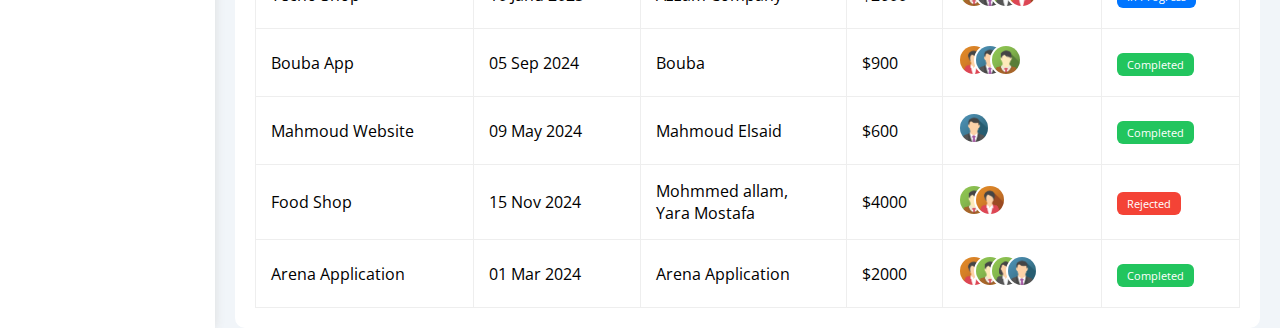
==== commit 97ebb183: "Work On Settings Page" ====
--- a/index.html
+++ b/index.html
@@ -5,12 +5,12 @@
     <meta charset="UTF-8">
     <meta name="viewport" content="width=device-width, initial-scale=1.0">
     <title>My Dashboard</title>
+    <!-- css font awesome -->
+    <link rel="stylesheet" href="css/all.min.css">
     <!-- css framework -->
     <link rel="stylesheet" href="css/framework.css">
     <!-- css main -->
     <link rel="stylesheet" href="css/master.css">
-    <!-- css font awesome -->
-    <link rel="stylesheet" href="css/all.min.css">
     <!-- ! Google Font(open sans) -->
     <link rel="preconnect" href="https://fonts.googleapis.com">
     <link rel="preconnect" href="https://fonts.gstatic.com" crossorigin>
@@ -77,13 +77,12 @@
         </div>
         <!-- #endregion Sidebar -->
 
-        <!-- #region Content -->
         <div class="content w-full">
 
             <!-- #region Head -->
             <div class="head bg-white p-15 between-flex">
                 <div class="search p-relative">
-                    <input class="p-10 rad-10 solid1-ccc" type="search" placeholder="Type A Keyword">
+                    <input class="p-10 rad-10 border-ccc" type="search" placeholder="Type A Keyword">
                 </div>
                 <div class="icons d-flex align-center">
                     <span class="notification p-relative cursor-pointer">
@@ -185,26 +184,26 @@
                 <!-- #endregion Targets -->
 
                 <!-- #region Ticket widget -->
-                <div class="tickets main-boxs">
+                <div class="tickets main-box">
                     <h2 class="mb-10">Tickets Statistics</h2>
                     <p class="main-paragraph">Everything About Support Tickets</p>
                     <div class="d-flex txt-c gap-20 f-wrap">
-                        <div class="box p-20 solid1-ccc rad-10 fs-14 c-gray">
+                        <div class="box p-20 border-ccc rad-10 fs-14 c-gray">
                             <i class="fa-solid fa-rectangle-list fa-2x mb-10 c-orange"></i>
                             <span class="d-block c-black fs-25 fw-bold mb-5">3000</span>
                             Total
                         </div>
-                        <div class="box p-20 solid1-ccc rad-10 fs-14 c-gray">
+                        <div class="box p-20 border-ccc rad-10 fs-14 c-gray">
                             <i class="fa-solid fa-spinner fa-2x mb-10 c-blue"></i>
                             <span class="d-block c-black fs-25 fw-bold mb-5">500</span>
                             Pinding
                         </div>
-                        <div class="box p-20 solid1-ccc rad-10 fs-14 c-gray">
+                        <div class="box p-20 border-ccc rad-10 fs-14 c-gray">
                             <i class="fa-solid fa-circle-check fa-2x mb-10 c-green"></i>
                             <span class="d-block c-black fs-25 fw-bold mb-5">1900</span>
                             Closed
                         </div>
-                        <div class="box p-20 solid1-ccc rad-10 fs-14 c-gray">
+                        <div class="box p-20 border-ccc rad-10 fs-14 c-gray">
                             <i class="fa-solid fa-rectangle-xmark fa-2x mb-10 c-red"></i>
                             <span class="d-block c-black fs-25 fw-bold mb-5">3000</span>
                             Deleted
@@ -214,7 +213,7 @@
                 <!-- #endregion Ticket widget -->
 
                 <!-- #region Latest News -->
-                <div class="latest-news main-boxs txt-c-mobile">
+                <div class="latest-news main-box txt-c-mobile">
                     <h2 class="mb-20">Latest News</h2>
                     <div class="lists">
                         <div class="news-row d-flex align-center">
@@ -254,7 +253,7 @@
                 <!-- #endregion Latest News -->
 
                 <!-- #region Tasks -->
-                <div class="tasks main-boxs">
+                <div class="tasks main-box">
                     <h2 class="mb-20">Latest Tasks</h2>
                     <div class="task-row between-flex">
                         <div class="info">
@@ -295,7 +294,7 @@
                 <!-- #endregion Tasks -->
 
                 <!-- #region Top Search -->
-                <div class="search-items main-boxs">
+                <div class="search-items main-box">
                     <h2 class="mb-20">Top Search Items</h2>
                     <div class="items-head between-flex c-gray mb-10">
                         <span>Keyword</span>
@@ -329,7 +328,7 @@
                 <!-- #endregion Top Search -->
 
                 <!-- #region Latest Uploads -->
-                <div class="latest-uploads main-boxs">
+                <div class="latest-uploads main-box">
                     <h2 class="mb-20">Latest Uploads</h2>
                     <ul>
                         <li class="between-flex pb-10 mb-10">
@@ -407,7 +406,7 @@
                 <!-- #endregion Latest Uploads -->
 
                 <!-- #region Last Project -->
-                <div class="last-project main-boxs p-relative">
+                <div class="last-project main-box p-relative">
                     <h2 class="mb-20">Last Project Progress</h2>
                     <ul class="p-relative">
                         <li class="d-flex align-center mt-25 done">Got The Project</li>
@@ -421,7 +420,7 @@
                 <!-- #endregion Last Project -->
 
                 <!-- #region Reminders -->
-                <div class="reminders main-boxs p-relative">
+                <div class="reminders main-box p-relative">
                     <h2 class="mb-20">Reminders</h2>
                     <ul class="p-relative">
                         <li class="d-flex align-center mt-15">
@@ -457,21 +456,21 @@
                 <!-- #endregion Reminders -->
 
                 <!-- #region Latest Post -->
-                <div class="latest-post main-boxs">
+                <div class="latest-post main-box">
                     <h2 class="mb-20">Latest Post</h2>
                     <div class="info d-flex">
                         <img class="img-w-50" src="assets/imgs/avatar.png" alt="avatar">
                         <div class="about">
-                            <h3 class="mb-5">Ahmed Azzam</h3>
+                            <h3 class="mb-5 fs-18">Ahmed Azzam</h3>
                             <p class="c-gray fs-14">About 3 Hours Ago</p>
                         </div>
                     </div>
-                    <div class="title">
+                    <div class="post">
                         You can fool all of the people some of the time, and some of the people all of
                         the time, but you can't fool all of the
                         people all of the time.
                     </div>
-                    <div class="rate between-flex mt-20">
+                    <div class="stats between-flex mt-20">
                         <div class="comment c-gray fs-16">
                             <i class="fa-regular fa-comments"></i>
                             <span>11k</span>
@@ -483,11 +482,143 @@
                     </div>
                 </div>
                 <!-- #endregion Latest Post -->
+
+                <!-- #region Social Media Stats -->
+                <div class="social-media main-box">
+                    <h2 class="mb-20">Social Media Stats</h2>
+                    <div class="box facebook mb-10 p-relative between-flex">
+                        <i class="fa-brands fa-facebook-f fa-2x c-white h-full center-flex"></i>
+                        <span>2M Like</span>
+                        <a class="fs-14 c-white btn-shape" href="#">Like</a>
+                    </div>
+                    <div class="box linkedin mb-10 p-relative between-flex">
+                        <i class="fa-brands fa-linkedin-in fa-2x c-white h-full center-flex"></i>
+                        <span>100k Follow</span>
+                        <a class="fs-14 c-white btn-shape" href="#">Follow</a>
+                    </div>
+                    <div class="box x mb-10 p-relative between-flex">
+                        <i class="fa-brands fa-x-twitter fa-2x c-white h-full center-flex"></i>
+                        <span>20k Follow</span>
+                        <a class="fs-14 c-white btn-shape" href="#">Follow</a>
+                    </div>
+                    <div class="box youtube mb-10 p-relative between-flex">
+                        <i class="fa-brands fa-youtube fa-2x c-white h-full center-flex"></i>
+                        <span>210k Follow</span>
+                        <a class="fs-14 c-white btn-shape" href="#">Subscribe</a>
+                    </div>
+                </div>
+                <!-- #endregion Social Media Stats -->
             </div>
             <!-- #endregion Wrapper -->
 
+            <!-- #region Projects Table -->
+            <div class="projects-table main-box">
+                <h2 class="mb-20">Projects</h2>
+                <div class="responsive-table">
+                    <table class="w-full">
+                        <thead class="fs-18">
+                            <tr>
+                                <th>Name</th>
+                                <th>Finish Date</th>
+                                <th>Client</th>
+                                <th>Price</th>
+                                <th>Team</th>
+                                <th>Status</th>
+                            </tr>
+                        </thead>
+                        <tbody class="fs-16">
+                            <tr>
+                                <td>Ministry Wikipedia</td>
+                                <td>10 Mar 2025</td>
+                                <td>Ministry</td>
+                                <td>$7000</td>
+                                <td>
+                                    <img src="assets/imgs/team-01.png" alt="team">
+                                    <img src="assets/imgs/team-02.png" alt="team">
+                                    <img src="assets/imgs/team-03.png" alt="team">
+                                    <img src="assets/imgs/team-04.png" alt="team">
+                                    <img src="assets/imgs/team-05.png" alt="team">
+                                </td>
+                                <td>
+                                    <span class="btn-shape c-white bg-orange fs-11">Pinding</span>
+                                </td>
+                            </tr>
+                            <tr>
+                                <td>Tecno Shop</td>
+                                <td>10 Janu 2025</td>
+                                <td>Azzam Company</td>
+                                <td>$2600</td>
+                                <td>
+                                    <img src="assets/imgs/team-03.png" alt="team">
+                                    <img src="assets/imgs/team-01.png" alt="team">
+                                    <img src="assets/imgs/team-02.png" alt="team">
+                                    <img src="assets/imgs/team-04.png" alt="team">
+                                </td>
+                                <td>
+                                    <span class="btn-shape c-white bg-blue fs-11">In Progress</span>
+                                </td>
+                            </tr>
+                            <tr>
+                                <td>Bouba App</td>
+                                <td>05 Sep 2024</td>
+                                <td>Bouba</td>
+                                <td>$900</td>
+                                <td>
+                                    <img src="assets/imgs/team-04.png" alt="team">
+                                    <img src="assets/imgs/team-01.png" alt="team">
+                                    <img src="assets/imgs/team-03.png" alt="team">
+                                </td>
+                                <td>
+                                    <span class="btn-shape c-white bg-green fs-11">Completed</span>
+                                </td>
+                            </tr>
+                            <tr>
+                                <td>Mahmoud Website</td>
+                                <td>09 May 2024</td>
+                                <td>Mahmoud Elsaid</td>
+                                <td>$600</td>
+                                <td>
+                                    <img src="assets/imgs/team-01.png" alt="team">
+                                </td>
+                                <td>
+                                    <span class="btn-shape c-white bg-green fs-11">Completed</span>
+                                </td>
+                            </tr>
+                            <tr>
+                                <td>Food Shop</td>
+                                <td>15 Nov 2024</td>
+                                <td>Mohmmed allam,<br>Yara Mostafa</td>
+                                <td>$4000</td>
+                                <td>
+                                    <img src="assets/imgs/team-03.png" alt="team">
+                                    <img src="assets/imgs/team-04.png" alt="team">
+                                </td>
+                                <td>
+                                    <span class="btn-shape c-white bg-red fs-11">Rejected</span>
+                                </td>
+                            </tr>
+                            <tr>
+                                <td>Arena Application</td>
+                                <td>01 Mar 2024</td>
+                                <td>Arena Application</td>
+                                <td>$2000</td>
+                                <td>
+                                    <img src="assets/imgs/team-04.png" alt="team">
+                                    <img src="assets/imgs/team-03.png" alt="team">
+                                    <img src="assets/imgs/team-02.png" alt="team">
+                                    <img src="assets/imgs/team-01.png" alt="team">
+                                </td>
+                                <td>
+                                    <span class="btn-shape c-white bg-green fs-11">Completed</span>
+                                </td>
+                            </tr>
+                        </tbody>
+                    </table>
+                </div>
+            </div>
+            <!-- #endregion Projects Table -->
+
         </div>
-        <!-- #endregion Content -->
     </div>
 </body>
 
--- a/css/framework.css
+++ b/css/framework.css
@@ -67,6 +67,10 @@
   width: 100%;
 }
 
+.h-full {
+  height: 100%;
+}
+
 .img-w-50 {
   width: 50px;
 }
@@ -112,8 +116,12 @@
   border: none;
 }
 
-.solid1-ccc {
+.border-ccc {
   border: 1px solid #ccc;
+}
+
+.border-eee {
+  border: 1px solid #eee;
 }
 
 .rad-6 {
@@ -182,6 +190,22 @@
   margin-bottom: 20px;
 }
 
+.ml-5 {
+  margin-left: 5px;
+}
+
+.ml-10 {
+  margin-left: 10px;
+}
+
+.ml-15 {
+  margin-left: 15px;
+}
+
+.ml-20 {
+  margin-left: 20px;
+}
+
 /* #endregion Margin */
 
 /* #region Color */
@@ -279,6 +303,10 @@
 
 .fs-25 {
   font-size: 25px;
+}
+
+.fw-600 {
+  font-weight: 600;
 }
 
 .fw-bold {
--- a/css/master.css
+++ b/css/master.css
@@ -21,6 +21,7 @@
 /* #region Global Rules */
 * {
   box-sizing: border-box;
+  caret-color: black;
   margin: 0;
   padding: 0;
 }
@@ -56,6 +57,11 @@
 
 ::-webkit-scrollbar-thumb:hover {
   background-color: var(--blue-alt-color);
+}
+
+::selection {
+  background-color: var(--blue-color);
+  color: white;
 }
 
 .page {
@@ -140,7 +146,6 @@
 
 /* #endregion Sidebar */
 
-/* #region Content */
 .content {
   overflow: hidden;
 }
@@ -221,12 +226,11 @@
   background: linear-gradient(50deg, black 25%, transparent);
 }
 
+/* #region >>>>>Dashboard<<<<< */
 /* #region Wrapper */
 .wrapper {
   grid-template-columns: repeat(auto-fill, minmax(450px, 1fr));
-  margin-left: 20px;
-  margin-right: 20px;
-  margin-bottom: 20px;
+  margin: 0 20px 20px 20px;
 }
 
 @media (max-width: 767px) {
@@ -542,13 +546,15 @@
   margin-left: 25px;
 }
 
-.latest-post .title {
+.latest-post .post {
+  /* text-transform: capitalize; */
   border-top: 1px solid #eee;
   border-bottom: 1px solid #eee;
   padding: 30px 15px;
   margin: 20px;
   line-height: 1.6;
   font-size: 20px;
+  min-height: 140px;
 }
 
 @media(max-width:767px) {
@@ -556,7 +562,7 @@
     margin-left: 15px;
   }
 
-  .latest-post .title {
+  .latest-post .post {
     padding: 20px 10px;
     margin: 15px;
     line-height: normal;
@@ -564,34 +570,285 @@
   }
 }
 
-.latest-post .rate .comment span,
-.latest-post .rate .like span,
-.latest-post .rate .comment i,
-.latest-post .rate .like i {
+.latest-post .stats .comment span,
+.latest-post .stats .like span,
+.latest-post .stats .comment i,
+.latest-post .stats .like i {
   cursor: pointer;
   transition: var(--transition);
 }
 
-.latest-post .rate .comment:hover span,
-.latest-post .rate .like:hover span {
+.latest-post .stats .comment:hover span,
+.latest-post .stats .like:hover span {
   color: black;
 }
 
-.latest-post .rate .comment:hover i {
+.latest-post .stats .comment:hover i {
   color: var(--blue-color);
 }
 
-.latest-post .rate .like:hover i {
+.latest-post .stats .like:hover i {
   color: var(--red-color);
 }
 
 /* #endregion Latest Post */
 
+/* #region Social Media Stats */
+.social-media .box {
+  padding: 15px 15px 15px 70px
+}
+
+.social-media .box i {
+  position: absolute;
+  left: 0;
+  top: 0;
+  width: 50px;
+  transition: var(--transition);
+}
+
+.social-media .box i:hover {
+  transform: rotate(5deg)
+}
+
+.social-media .box a {
+  width: 90px;
+  text-align: center;
+  transition: var(--transition);
+}
+
+.social-media .box a:hover {
+  transform: scale(0.9);
+}
+
+.social-media .box.facebook {
+  background-color: rgb(24, 118, 242, 20%);
+  color: #1877f2;
+}
+
+.social-media .box.linkedin {
+  background-color: rgb(10, 102, 194, 20%);
+  color: #0a66c2;
+}
+
+.social-media .box.x {
+  background-color: rgb(20, 23, 26, 20%);
+  color: #14171a;
+}
+
+.social-media .box.youtube {
+  background-color: rgb(255, 0, 0, 20%);
+  color: #ff0000;
+}
+
+.social-media .box.facebook i,
+.social-media .box.facebook a {
+  background-color: #1877f2;
+}
+
+.social-media .box.linkedin i,
+.social-media .box.linkedin a {
+  background-color: #0a66c2;
+}
+
+.social-media .box.x i,
+.social-media .box.x a {
+  background-color: #14171a;
+}
+
+.social-media .box.youtube i,
+.social-media .box.youtube a {
+  background-color: #ff0000;
+}
+
+/* #endregion Social Media Stats */
+
+/* #regoin Projects Table */
+.projects-table {
+  margin-left: 20px;
+  margin-right: 20px;
+}
+
+.projects-table .responsive-table {
+  overflow-x: auto;
+}
+
+.projects-table table {
+  min-width: 800px;
+  border-spacing: 0;
+}
+
+.projects-table table thead th {
+  background-color: #eee;
+}
+
+.projects-table table th,
+.projects-table table td {
+  padding: 15px;
+}
+
+.projects-table table tbody td {
+  border-bottom: 1px solid #eee;
+  border-left: 1px solid #eee;
+  transition: var(--transition)
+}
+
+.projects-table table tbody td:last-child {
+  border-right: 1px solid #eee;
+}
+
+.projects-table table tbody tr:hover td {
+  background-color: #faf7f7;
+}
+
+.projects-table img {
+  width: 32px;
+  height: 32px;
+  padding: 2px;
+  border-radius: 50%;
+  background-color: white;
+}
+
+.projects-table img:not(:first-child) {
+  margin-left: -20px;
+}
+
+/* #endregoin Projects Table */
+
+
 /* #endregion Wrapper */
-/* #endregion Content */
-
-/* #region Animations */
-
+/* #endregion >>>>>Dashboard<<<<< */
+
+/* #region>>>>>Settings<<<<< */
+.settings-page {
+  grid-template-columns: repeat(auto-fill, minmax(500px, 1fr));
+  margin: 0 20px 20px 20px;
+}
+
+.settings-page :disabled {
+  color: #bbb;
+  background-color: #33333329;
+  cursor: no-drop;
+}
+
+@media(max-width:767px) {
+  .settings-page {
+    grid-template-columns: repeat(auto-fill, minmax(150px, 1fr));
+    margin: 0 10px 10px 10px;
+    gap: 10px;
+  }
+}
+
+/* #region General Info */
+.general-info input.email {
+  display: inline-flex;
+  width: calc(100% - 80px);
+}
+
+/* #endregion General Info */
+
+
+/* #region Security Info */
+.security-info div:not(:last-of-type) {
+  border-bottom: 1px solid #eee;
+}
+
+.security-info span {
+  transition: var(--transition);
+}
+
+.security-info span.bg-blue:hover {
+  background-color: var(--blue-alt-color);
+}
+
+.security-info span.bg-eee:hover {
+  background-color: #e5e5e5;
+}
+
+/* #endregion Security Info */
+
+/* #region Social Info */
+.social-info i {
+  font-size: 18px;
+  width: 40px;
+  height: 40px;
+  background-color: #f6f6f6;
+  border: 1px solid #ddd;
+  border-right: none;
+  border-radius: 6px 0 0 6px;
+  transition: var(--transition);
+}
+
+.social-info input {
+  height: 40px;
+  border: 1px solid #ddd;
+  background-color: #f6f6f6;
+  padding: 5px 15px;
+  border-radius: 0 6px 6px 0;
+}
+
+.social-info>div:focus-within i {
+  font-size: 25px;
+  color: black;
+}
+
+/* #endregion Social Info */
+
+/* #endregion>>>>>Settings<<<<< */
+
+
+
+/* #region --Toggle-- */
+label {
+  display: flex;
+}
+
+.toggle-checkbox {
+  -webkit-appearance: none;
+  appearance: none;
+}
+
+.toggle-switch {
+  position: relative;
+  background-color: #ccc;
+  width: 50px;
+  height: 25px;
+  border-radius: 20px;
+  padding: 2px;
+  cursor: pointer;
+  transition: var(--transition);
+}
+
+.toggle-switch::before,
+.toggle-checkbox:checked+.toggle-switch::before {
+  font-family: 'Font Awesome 6 Free';
+  font-weight: 900;
+  content: '\f111';
+  position: absolute;
+  background-color: transparent;
+  color: white;
+  border-radius: 50%;
+  width: 21px;
+  height: 21px;
+  left: 2px;
+  display: flex;
+  justify-content: center;
+  align-items: center;
+  opacity: 0.6;
+  transition: var(--transition);
+}
+
+.toggle-checkbox:checked+.toggle-switch {
+  background-color: var(--blue-color);
+}
+
+.toggle-checkbox:checked+.toggle-switch:before {
+  left: calc(100% - 2px - 21px);
+  opacity: 1;
+}
+
+/* #endregion --Toggle-- */
+
+/* #region --Animations-- */
 @keyframes change-color {
   from {
     background-color: white;
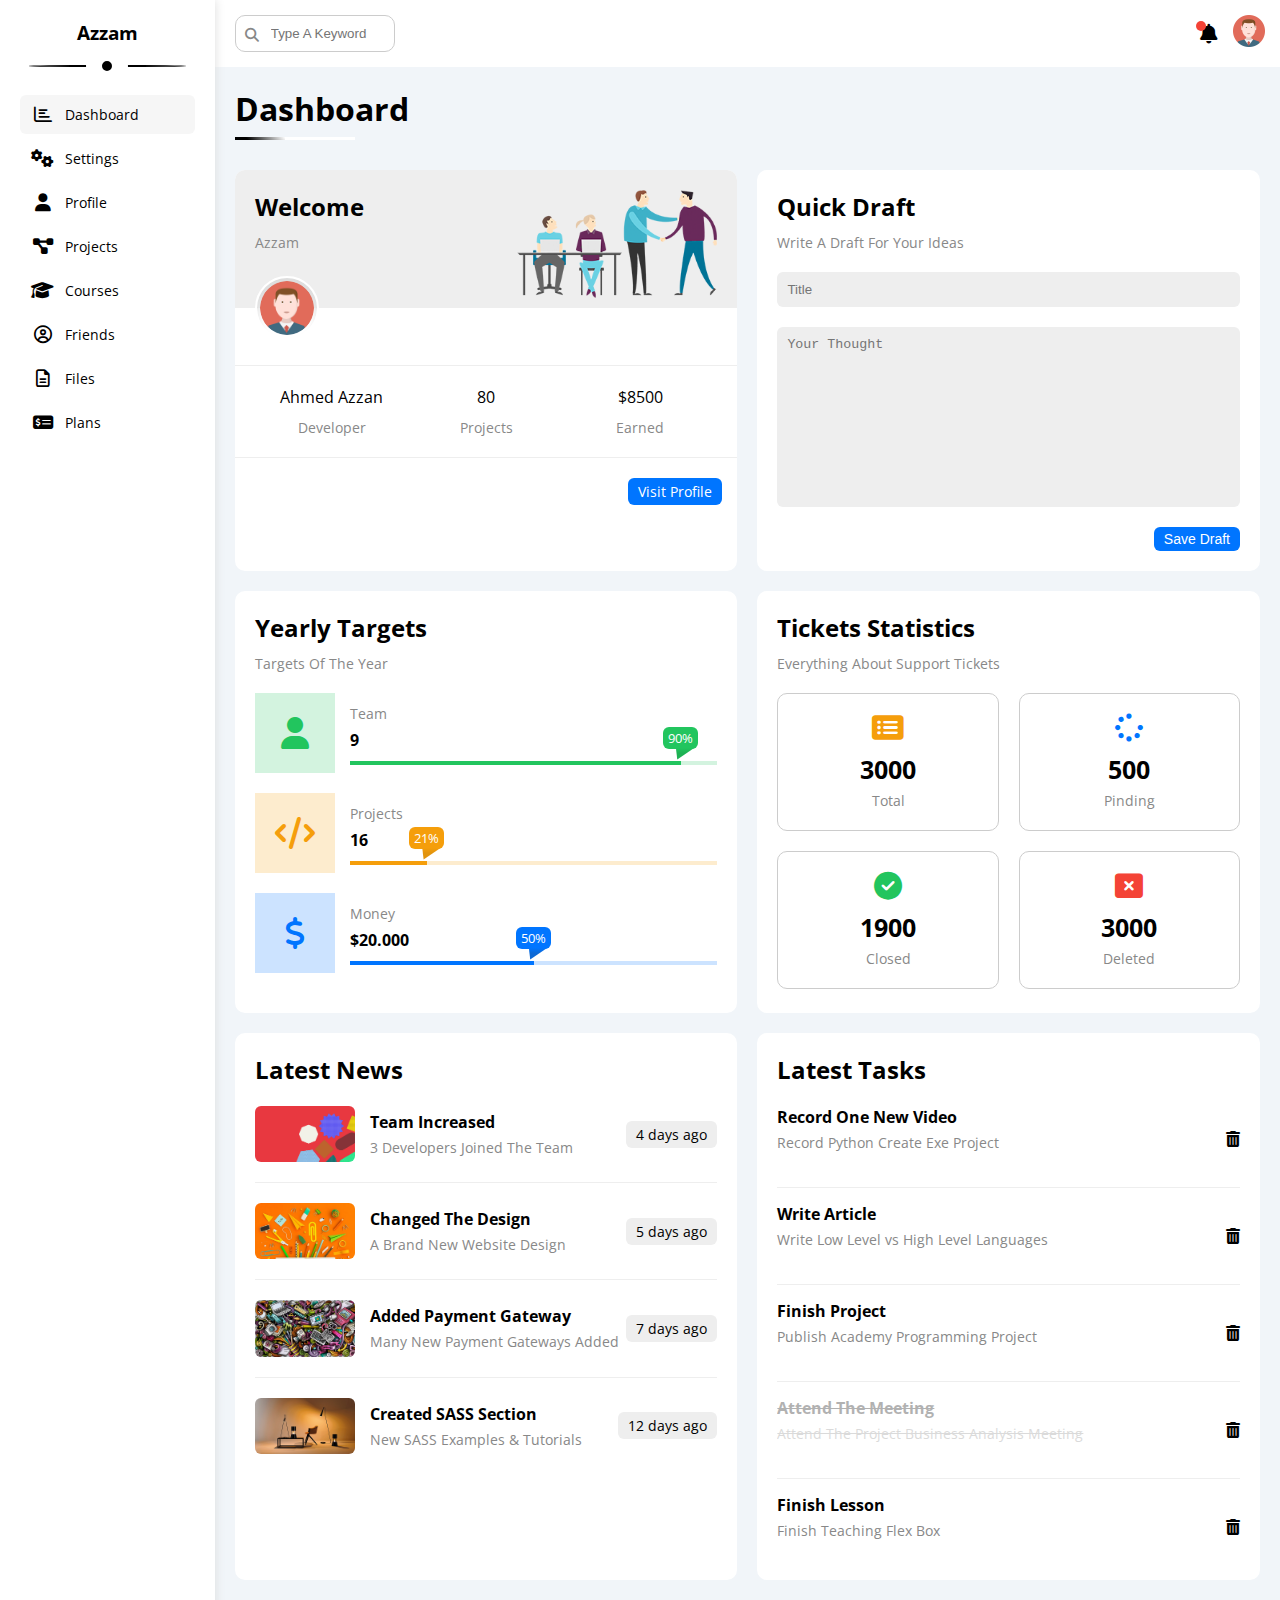
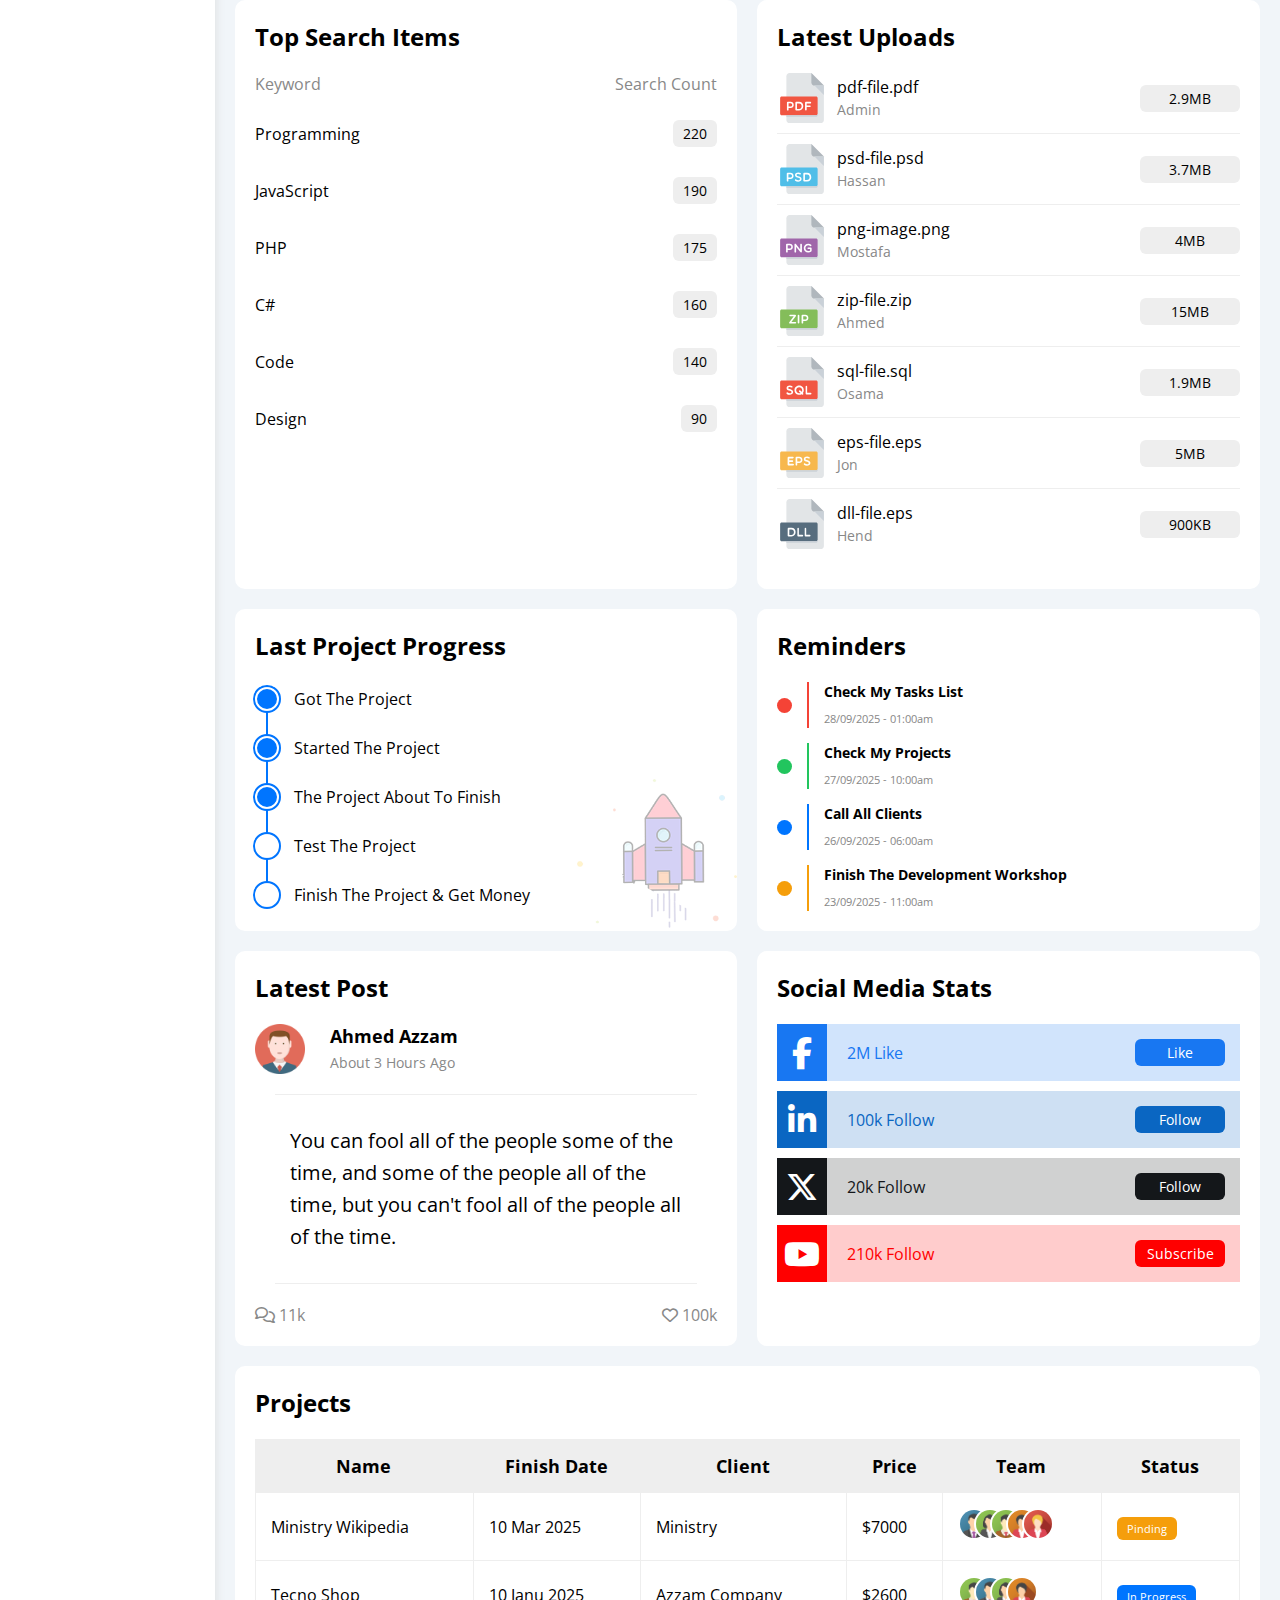
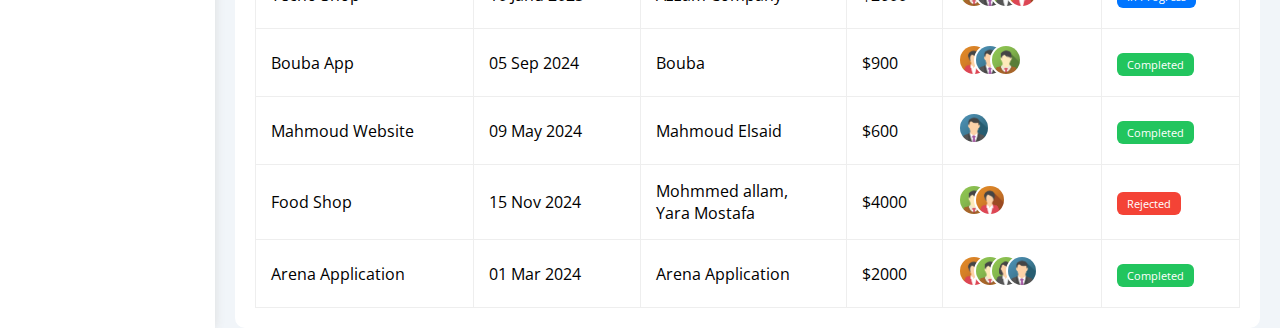
==== commit 8718911f: "finish Projects page" ====
--- a/index.html
+++ b/index.html
@@ -9,13 +9,8 @@
     <link rel="stylesheet" href="css/all.min.css">
     <!-- css framework -->
     <link rel="stylesheet" href="css/framework.css">
-    <!-- css main -->
+    <!-- css master -->
     <link rel="stylesheet" href="css/master.css">
-    <!-- ! Google Font(open sans) -->
-    <link rel="preconnect" href="https://fonts.googleapis.com">
-    <link rel="preconnect" href="https://fonts.gstatic.com" crossorigin>
-    <link href="https://fonts.googleapis.com/css2?family=Open+Sans:ital,wght@0,300..800;1,300..800&display=swap"
-        rel="stylesheet">
 </head>
 
 <body>
--- a/css/framework.css
+++ b/css/framework.css
@@ -36,6 +36,10 @@
   display: grid;
 }
 
+.gap-10 {
+  gap: 10px;
+}
+
 .gap-20 {
   gap: 20px;
 }
@@ -82,6 +86,10 @@
 /* #endregion Spaces */
 
 /* #region Padding*/
+.p-5 {
+  padding: 5px;
+}
+
 .p-10 {
   padding: 10px;
 }
@@ -94,16 +102,32 @@
   padding: 20px;
 }
 
+.pt-10 {
+  padding-top: 10px;
+}
+
 .pt-15 {
   padding-top: 15px;
 }
 
+.pt-20 {
+  padding-top: 20px;
+}
+
 .pb-10 {
   padding-bottom: 10px;
 }
 
 .pb-15 {
   padding-bottom: 15px;
+}
+
+.pb-20 {
+  padding-bottom: 20px;
+}
+
+.pl-10 {
+  padding-left: 10px;
 }
 
 .pl-15 {
@@ -138,6 +162,14 @@
 
 /* #endregion Border */
 /* #region Margin */
+.m-10 {
+  margin: 10px;
+}
+
+.m-15 {
+  margin: 15px;
+}
+
 .m-20 {
   margin: 20px;
 }
@@ -167,15 +199,15 @@
 }
 
 .mr-5 {
-  margin-right: 5px
+  margin-right: 5px;
 }
 
 .mr-10 {
-  margin-right: 10px
+  margin-right: 10px;
 }
 
 .mr-15 {
-  margin-right: 15px
+  margin-right: 15px;
 }
 
 .mb-5 {
@@ -184,6 +216,10 @@
 
 .mb-10 {
   margin-bottom: 10px;
+}
+
+.mb-15 {
+  margin-bottom: 15px;
 }
 
 .mb-20 {
@@ -213,13 +249,18 @@
   background-color: white;
 }
 
+.bg-eee {
+  background-color: #eee;
+}
+
 .bg-ccc {
   background-color: #ccc;
 }
 
-.bg-eee {
-  background-color: #eee;
-}
+.bg-gray {
+  background-color: var(--gray-color);
+}
+
 
 .bg-blue {
   background-color: var(--blue-color);
@@ -270,6 +311,10 @@
 /* #region Position */
 .p-relative {
   position: relative;
+}
+
+.index-top {
+  z-index: 1000;
 }
 
 /* #endregion Position */
--- a/css/master.css
+++ b/css/master.css
@@ -1,6 +1,9 @@
-/* #region Module */
-@import url('basic.module.css');
-/* #endregion Module */
+/* ! Module */
+@import url("basic.module.css");
+
+/* ! Google Font(open sans) */
+@import url('https://fonts.googleapis.com/css2?family=Open+Sans:ital,wght@0,300..800;1,300..800&display=swap');
+
 
 /* #region Variables */
 :root {
@@ -31,7 +34,8 @@
 }
 
 body {
-  font-family: "open sans", sans-serif;
+  font-family: "open sans"
+    /* , sans-serif; */
 }
 
 ul {
@@ -121,6 +125,8 @@
 
 .sidebar ul li i {
   font-size: 18px;
+  width: 25px;
+  text-align: center;
 }
 
 .sidebar ul li span {
@@ -398,7 +404,7 @@
   width: calc(50% - 10px);
 }
 
-@media(max-width:767px) {
+@media (max-width: 767px) {
   .tickets .box {
     width: 100%;
   }
@@ -413,7 +419,7 @@
   border-bottom: 1px solid #eee;
 }
 
-@media(max-width:767px) {
+@media (max-width: 767px) {
   .latest-news .news-row {
     flex-direction: column;
     gap: 20px;
@@ -468,14 +474,14 @@
 
 .latest-uploads ul li span.size {
   width: 100px;
-  text-align: center
+  text-align: center;
 }
 
 /* #endregion Latest Uploads */
 
 /* #region Last Project */
 .last-project ul::before {
-  content: '';
+  content: "";
   position: absolute;
   width: 2px;
   height: 100%;
@@ -484,7 +490,7 @@
 }
 
 .last-project ul li::before {
-  content: '';
+  content: "";
   width: 20px;
   height: 20px;
   margin-right: 15px;
@@ -557,7 +563,7 @@
   min-height: 140px;
 }
 
-@media(max-width:767px) {
+@media (max-width: 767px) {
   .latest-post .info .about {
     margin-left: 15px;
   }
@@ -595,7 +601,7 @@
 
 /* #region Social Media Stats */
 .social-media .box {
-  padding: 15px 15px 15px 70px
+  padding: 15px 15px 15px 70px;
 }
 
 .social-media .box i {
@@ -607,7 +613,7 @@
 }
 
 .social-media .box i:hover {
-  transform: rotate(5deg)
+  transform: rotate(5deg);
 }
 
 .social-media .box a {
@@ -689,7 +695,7 @@
 .projects-table table tbody td {
   border-bottom: 1px solid #eee;
   border-left: 1px solid #eee;
-  transition: var(--transition)
+  transition: var(--transition);
 }
 
 .projects-table table tbody td:last-child {
@@ -714,8 +720,8 @@
 
 /* #endregoin Projects Table */
 
-
 /* #endregion Wrapper */
+
 /* #endregion >>>>>Dashboard<<<<< */
 
 /* #region>>>>>Settings<<<<< */
@@ -730,7 +736,7 @@
   cursor: no-drop;
 }
 
-@media(max-width:767px) {
+@media (max-width: 767px) {
   .settings-page {
     grid-template-columns: repeat(auto-fill, minmax(150px, 1fr));
     margin: 0 10px 10px 10px;
@@ -745,7 +751,6 @@
 }
 
 /* #endregion General Info */
-
 
 /* #region Security Info */
 .security-info div:not(:last-of-type) {
@@ -793,8 +798,426 @@
 
 /* #endregion Social Info */
 
+/* #region Widgets Control */
+.widgets-control .controls input[type="checkbox"] {
+  -webkit-appearance: none;
+  appearance: none;
+}
+
+.widgets-control .controls label {
+  position: relative;
+  padding-left: 30px;
+  cursor: pointer;
+  transition: 0.3s;
+}
+
+.widgets-control .controls label::before {
+  content: "";
+  position: absolute;
+  width: 14px;
+  height: 14px;
+  border-radius: 4px;
+  background-color: white;
+  border: 2px solid var(--gray-color);
+  left: 0;
+  top: 50%;
+  transform: translateY(-50%);
+}
+
+.widgets-control .controls label:hover {
+  transform: scale(1.1);
+}
+
+.widgets-control .controls label:hover::before {
+  border-color: var(--blue-alt-color);
+}
+
+.widgets-control .controls label::after {
+  font-family: "Font Awesome 6 Free";
+  font-weight: 900;
+  content: "\f00c";
+  position: absolute;
+  background-color: var(--blue-color);
+  color: white;
+  border-radius: 4px;
+  width: 18px;
+  height: 18px;
+  display: flex;
+  justify-content: center;
+  align-items: center;
+  left: 0;
+  top: 50%;
+  margin-top: -9px;
+  transform: scale(0) rotate(360deg);
+  transition: 0.3s;
+}
+
+.widgets-control .controls input[type="checkbox"]:checked+label::after {
+  transform: scale(1);
+}
+
+/* #endregion Widgets Control */
+
+/* #region Backup Manager */
+.backup-manager input[type="radio"] {
+  -webkit-appearance: none;
+  appearance: none;
+  position: absolute;
+}
+
+.backup-manager .time label {
+  position: relative;
+  padding-left: 30px;
+  cursor: pointer;
+}
+
+.backup-manager .time label::before {
+  content: "";
+  position: absolute;
+  border: 2px solid var(--gray-color);
+  width: 18px;
+  height: 18px;
+  border-radius: 50%;
+  left: 0;
+  top: 50%;
+  transform: translateY(-50%);
+}
+
+.backup-manager .time label::after {
+  content: "";
+  position: absolute;
+  background-color: var(--blue-color);
+  width: 14px;
+  height: 14px;
+  border-radius: 50%;
+  left: 0;
+  top: 50%;
+  transform: scale(0) translate(27%, -50%);
+}
+
+.backup-manager .time input[type="radio"]:hover+label::before {
+  border-color: var(--blue-color);
+}
+
+.backup-manager .time input[type="radio"]:checked+label::after {
+  transform: scale(1) translate(27%, -50%);
+}
+
+.backup-manager .servers {
+  border-top: 1px solid #ccc;
+  padding-top: 15px;
+  gap: 10px;
+}
+
+@media (max-width: 767px) {
+  .backup-manager .servers {
+    padding-top: 10px;
+    gap: 0;
+    flex-wrap: wrap;
+  }
+}
+
+.backup-manager .servers .server {
+  border: 2px solid #eee;
+  position: relative;
+}
+
+.backup-manager .servers .server label {
+  cursor: pointer;
+}
+
+.backup-manager .servers input[type="radio"]:checked+.server {
+  border-color: var(--blue-color);
+  color: var(--blue-color);
+}
+
+/* #endregion Backup Manager */
+
 /* #endregion>>>>>Settings<<<<< */
 
+/* #region>>>>>Profile<<<<< */
+
+/* #region Overview */
+@media(max-width:767px) {
+  .overview {
+    flex-direction: column;
+  }
+
+  .overview .info-box div label {
+    justify-content: flex-end;
+    margin-right: 42px;
+  }
+}
+
+.overview .avatar-box {
+  width: 300px;
+}
+
+@media(min-width:768px) {
+  .overview .avatar-box {
+    border-right: 1px solid #eee
+  }
+}
+
+.overview .avatar-box>img {
+  width: 120px;
+  height: 120px;
+}
+
+.overview .avatar-box div.level {
+  width: 70%;
+  height: 6px;
+  margin: 15px auto;
+  /* overflow: hidden; */
+}
+
+.overview .avatar-box div.level span {
+  position: absolute;
+  width: 50%;
+  height: 6px;
+  left: 0;
+  top: 0;
+  border-radius: 6px;
+  background-color: var(--blue-color);
+}
+
+.overview .info-box .box {
+  flex-wrap: wrap;
+  border-bottom: 1px solid #eee;
+  transition: 0.3s;
+}
+
+.overview .info-box .box:last-of-type {
+  border: none;
+}
+
+.overview .info-box .box:hover {
+  background-color: #f9f9f9;
+}
+
+.overview .info-box .box>div {
+  min-width: 250px;
+  padding: 10px 0 0;
+}
+
+/* #endregion Overview */
+/* ! */
+.profile-page .under-box {
+  grid-template-columns: repeat(auto-fill, minmax(500px, 1fr));
+  gap: 20px;
+  margin: 20px auto;
+}
+
+@media(max-width:767px) {
+  .profile-page .under-box {
+    grid-template-columns: repeat(auto-fill, minmax(150px, 1fr));
+    gap: 10px;
+    margin: 20px auto;
+  }
+}
+
+/* #region My Skills */
+.under-box .my-skills div:not(:last-of-type) {
+  border-bottom: 1px solid #eee;
+}
+
+.under-box .my-skills div span {
+  transition: var(--transition);
+}
+
+.under-box .my-skills div span:hover {
+  background-color: var(--gray-color);
+  color: white;
+  transform: scale(1.1);
+}
+
+/* #endregion My Skills */
+
+/* #region Latest Activities */
+.under-box .activities .activity img {
+  width: 70px;
+  transition: var(--transition);
+}
+
+.under-box .activities .activity:hover img {
+  transform: scale(1.1);
+}
+
+.under-box .activities .activity {
+  padding: 30px 0;
+}
+
+.under-box .activities .activity:not(:last-of-type) {
+  border-bottom: 2px solid #eee;
+}
+
+.under-box .activities .activity div.date {
+  margin-left: auto;
+  text-align: end;
+}
+
+/* #endregion Latest Activities */
+
+/* #endregion>>>>>Profile<<<<< */
+
+
+/* #region>>>>>Projects<<<<< */
+.projects-page {
+  grid-template-columns: repeat(auto-fill, minmax(500px, 1fr));
+}
+
+.projects-page .project>span {
+  position: absolute;
+  top: 2%;
+  right: 1%;
+}
+
+.projects-page .project>h4 {
+  font-weight: 500;
+}
+
+.projects-page .team {
+  position: relative;
+  min-height: 80px;
+  border-bottom: 2px solid #eee;
+}
+
+.projects-page .team>a {
+  position: absolute;
+  left: 0;
+  bottom: 0;
+  transition: 0.3s;
+}
+
+.projects-page .team>a:nth-child(2) {
+  left: 25px;
+}
+
+.projects-page .team>a:nth-child(3) {
+  left: 50px;
+}
+
+.projects-page .team>a:nth-child(4) {
+  left: 75px;
+}
+
+.projects-page .team>a:hover {
+  transform: scale(1.2);
+  z-index: 2;
+
+}
+
+.projects-page .team>a img {
+  width: 40px;
+  height: 40px;
+  border-radius: 50%;
+  border: 2px solid white;
+}
+
+.projects-page .do {
+  padding-top: 15px;
+  justify-content: flex-end;
+}
+
+.projects-page .do span {
+  transition: 0.3s;
+}
+
+.projects-page .do span:hover {
+  transform: scale(1.1);
+}
+
+.projects-page .info {
+  border-top: 2px solid #eee;
+  margin-top: 15px;
+  padding-top: 15px;
+  justify-content: space-between;
+  align-items: center;
+}
+
+.projects-page .info .level {
+  position: relative;
+  width: 260px;
+  height: 8px;
+  border-radius: 6px;
+  overflow: hidden;
+}
+
+.projects-page .info .level span {
+  position: absolute;
+  height: 8px;
+}
+
+.projects-page .info .level.one span {
+  background-color: var(--red-color);
+  width: 30%;
+}
+
+.projects-page .info .level.two span {
+  background-color: var(--red-alt-color);
+  width: 40%;
+}
+
+.projects-page .info .level.three span {
+  background-color: var(--orange-color);
+  width: 50%;
+}
+
+.projects-page .info .level.four span {
+  background-color: var(--orange-alt-color);
+  width: 70%;
+}
+
+.projects-page .info .level.five span {
+  background-color: var(--green-color);
+  width: 90%;
+}
+
+.projects-page .info .level.six span {
+  background-color: var(--green-alt-color);
+  width: 100%;
+}
+
+.projects-page .info .level.seven span {
+  background-color: var(--red-color);
+  width: 10%;
+}
+
+@media(max-width:767px) {
+  .projects-page {
+    grid-template-columns: repeat(auto-fill, minmax(160px, 1fr));
+  }
+
+  .projects-page .project>span {
+    top: 2%;
+    right: 3%;
+  }
+
+  .projects-page .project h4 {
+    margin-top: 20px;
+  }
+
+  .projects-page .project h4,
+  .projects-page .project p {
+    text-align: center;
+  }
+
+  .projects-page .project .do {
+    display: flex;
+    flex-direction: column;
+    width: fit-content;
+    gap: 20px;
+  }
+
+  .projects-page .project .info {
+    display: flex;
+    flex-wrap: wrap;
+    justify-content: center;
+    gap: 20px;
+  }
+}
+
+/* #endregion>>>>>Projects<<<<< */
 
 
 /* #region --Toggle-- */
@@ -820,9 +1243,9 @@
 
 .toggle-switch::before,
 .toggle-checkbox:checked+.toggle-switch::before {
-  font-family: 'Font Awesome 6 Free';
+  font-family: "Font Awesome 6 Free";
   font-weight: 900;
-  content: '\f111';
+  content: "\f111";
   position: absolute;
   background-color: transparent;
   color: white;
